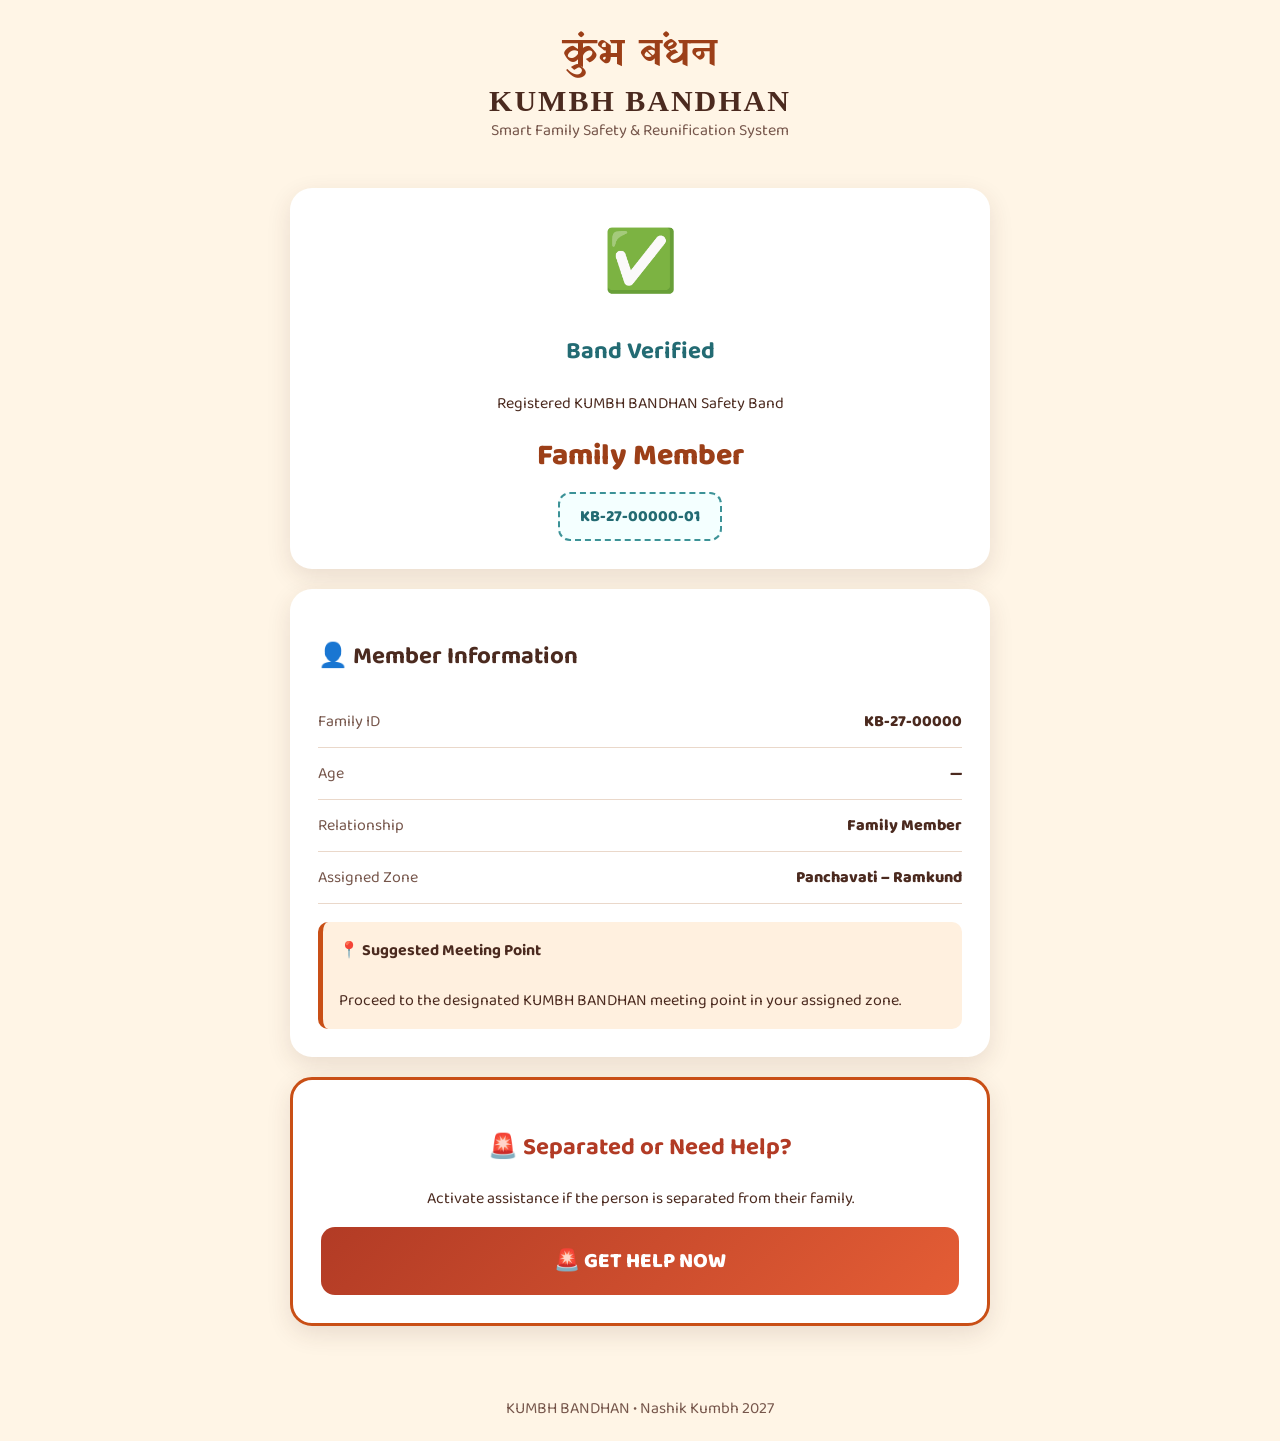
==== member.html @ 12a612d1 "Add files via upload" ====
<!DOCTYPE html>
<html lang="en">

<head>

    <meta charset="UTF-8">

    <meta
        name="viewport"
        content="width=device-width, initial-scale=1.0"
    >

    <title>KUMBH BANDHAN - Member Assistance</title>

    <link
        href="https://fonts.googleapis.com/css2?family=Baloo+2:wght@400;500;600;700;800&family=Yatra+One&display=swap"
        rel="stylesheet"
    >


    <style>

        * {
            box-sizing: border-box;
        }

        body {
            margin: 0;
            background: #fff5e6;
            color: #4b2a1f;
            font-family: "Baloo 2", sans-serif;
        }

        header {
            text-align: center;
            padding: 25px;
        }

        .devanagari-title {
            font-family: "Yatra One", cursive;
            font-size: 40px;
            color: #9c3f18;
        }

        .english-title {
            font-family: Georgia,serif;
            font-size: 30px;
            font-weight: bold;
            letter-spacing: 2px;
        }

        .subtitle {
            color: #76564b;
        }

        .container {
            width: 92%;
            max-width: 700px;
            margin: 20px auto 50px;
        }

        .card {
            background: white;
            border-radius: 22px;
            padding: 28px;
            margin-bottom: 20px;
            box-shadow: 0 8px 25px rgba(75,42,31,.12);
        }

        .verified {
            text-align: center;
        }

        .icon {
            font-size: 60px;
        }

        .verified h1 {
            color: #236b73;
        }

        .member-name {
            font-size: 30px;
            font-weight: 800;
            color: #9c3f18;
        }

        .band-id {
            display: inline-block;
            margin-top: 12px;
            padding: 10px 20px;
            border: 2px dashed #3c9297;
            border-radius: 12px;
            background: #f4ffff;
            color: #236b73;
            font-weight: 800;
        }

        .row {
            display: flex;
            justify-content: space-between;
            gap: 20px;
            padding: 13px 0;
            border-bottom: 1px solid #ead8ca;
        }

        .label {
            color: #76564b;
        }

        .value {
            font-weight: 800;
            text-align: right;
        }

        .emergency {
            text-align: center;
            border: 3px solid #c94f16;
        }

        .emergency h2 {
            color: #b23b25;
        }

        .emergency-button {
            width: 100%;
            padding: 17px;
            border: none;
            border-radius: 14px;
            background: linear-gradient(
                135deg,
                #b23b25,
                #e45d35
            );
            color: white;
            font-family: inherit;
            font-size: 21px;
            font-weight: 800;
            cursor: pointer;
        }

        .help {
            display: none;
            margin-top: 20px;
        }

        .help.show {
            display: block;
        }

        .help-button {
            display: block;
            padding: 15px;
            margin: 10px 0;
            border-radius: 12px;
            background: linear-gradient(
                135deg,
                #236b73,
                #3c9297
            );
            color: white;
            text-decoration: none;
            text-align: center;
            font-weight: 800;
        }

        .meeting {
            margin-top: 18px;
            padding: 16px;
            background: #fff0df;
            border-left: 5px solid #c94f16;
            border-radius: 10px;
        }

        footer {
            text-align: center;
            padding: 20px;
            color: #76564b;
        }

    </style>

</head>


<body>


<header>

    <div class="devanagari-title">
        कुंभ बंधन
    </div>

    <div class="english-title">
        KUMBH BANDHAN
    </div>

    <div class="subtitle">
        Smart Family Safety & Reunification System
    </div>

</header>


<main class="container">


    <section class="card verified">

        <div class="icon">
            ✅
        </div>

        <h1>
            Band Verified
        </h1>

        <p>
            Registered KUMBH BANDHAN Safety Band
        </p>

        <div
            class="member-name"
            id="memberName"
        >
            Family Member
        </div>

        <div
            class="band-id"
            id="bandId"
        >
            Band ID
        </div>

    </section>


    <section class="card">

        <h2>
            👤 Member Information
        </h2>


        <div class="row">

            <span class="label">
                Family ID
            </span>

            <span
                class="value"
                id="familyId"
            >
                —
            </span>

        </div>


        <div class="row">

            <span class="label">
                Age
            </span>

            <span
                class="value"
                id="age"
            >
                —
            </span>

        </div>


        <div class="row">

            <span class="label">
                Relationship
            </span>

            <span
                class="value"
                id="relation"
            >
                —
            </span>

        </div>


        <div class="row">

            <span class="label">
                Assigned Zone
            </span>

            <span
                class="value"
                id="zone"
            >
                —
            </span>

        </div>


        <div class="meeting">

            📍 <strong>Suggested Meeting Point</strong>

            <br><br>

            Proceed to the designated
            KUMBH BANDHAN meeting point
            in your assigned zone.

        </div>

    </section>


    <section class="card emergency">

        <h2>
            🚨 Separated or Need Help?
        </h2>

        <p>
            Activate assistance if the person
            is separated from their family.
        </p>


        <button
            class="emergency-button"
            onclick="activateEmergency()"
        >
            🚨 GET HELP NOW
        </button>


        <div
            class="help"
            id="help"
        >

            <p>
                🟢 <strong>
                    Assistance Activated
                </strong>
            </p>


            <a
                class="help-button"
                href="tel:9999999999"
            >
                📞 Call Parent
            </a>


            <a
                class="help-button"
                href="tel:9999999999"
            >
                👨‍👩‍👧 Call Family Member
            </a>


            <a
                class="help-button"
                href="tel:9999999999"
            >
                📍 Call Zone Coordinator
            </a>


            <a
                class="help-button"
                href="tel:9999999999"
            >
                🆘 Call KUMBH BANDHAN Help Centre
            </a>


            <div class="meeting">

                📍 <strong>
                    Go to Meeting Point
                </strong>

                <br><br>

                Follow the signs or ask a
                KUMBH BANDHAN volunteer
                for assistance.

            </div>

        </div>

    </section>


</main>


<footer>

    KUMBH BANDHAN • Nashik Kumbh 2027

</footer>


<script>


const params =
    new URLSearchParams(
        window.location.search
    );


const familyId =
    params.get("family") ||
    localStorage.getItem("familyId") ||
    "KB-27-00000";


const bandId =
    params.get("band") ||
    familyId + "-01";


const memberIndex =
    Number(
        params.get("member") || 0
    );


let members = [];


try {

    members =
        JSON.parse(
            localStorage.getItem("familyMembers") || "[]"
        );

} catch {

    members = [];

}


const member =
    members[memberIndex] ||
    members[0] ||
    {
        name: "Family Member",
        age: "—",
        relation: "Family Member"
    };


const zone =
    localStorage.getItem("zone") ||
    "Panchavati – Ramkund";


document.getElementById(
    "familyId"
).textContent = familyId;


document.getElementById(
    "bandId"
).textContent = bandId;


document.getElementById(
    "memberName"
).textContent = member.name;


document.getElementById(
    "age"
).textContent = member.age || "—";


document.getElementById(
    "relation"
).textContent =
    member.relation || "—";


document.getElementById(
    "zone"
).textContent = zone;


function activateEmergency() {

    document
        .getElementById("help")
        .classList.add("show");


    alert(
        "🚨 KUMBH BANDHAN\n\n" +
        "Emergency assistance activated."
    );

}

</script>


</body>

</html>
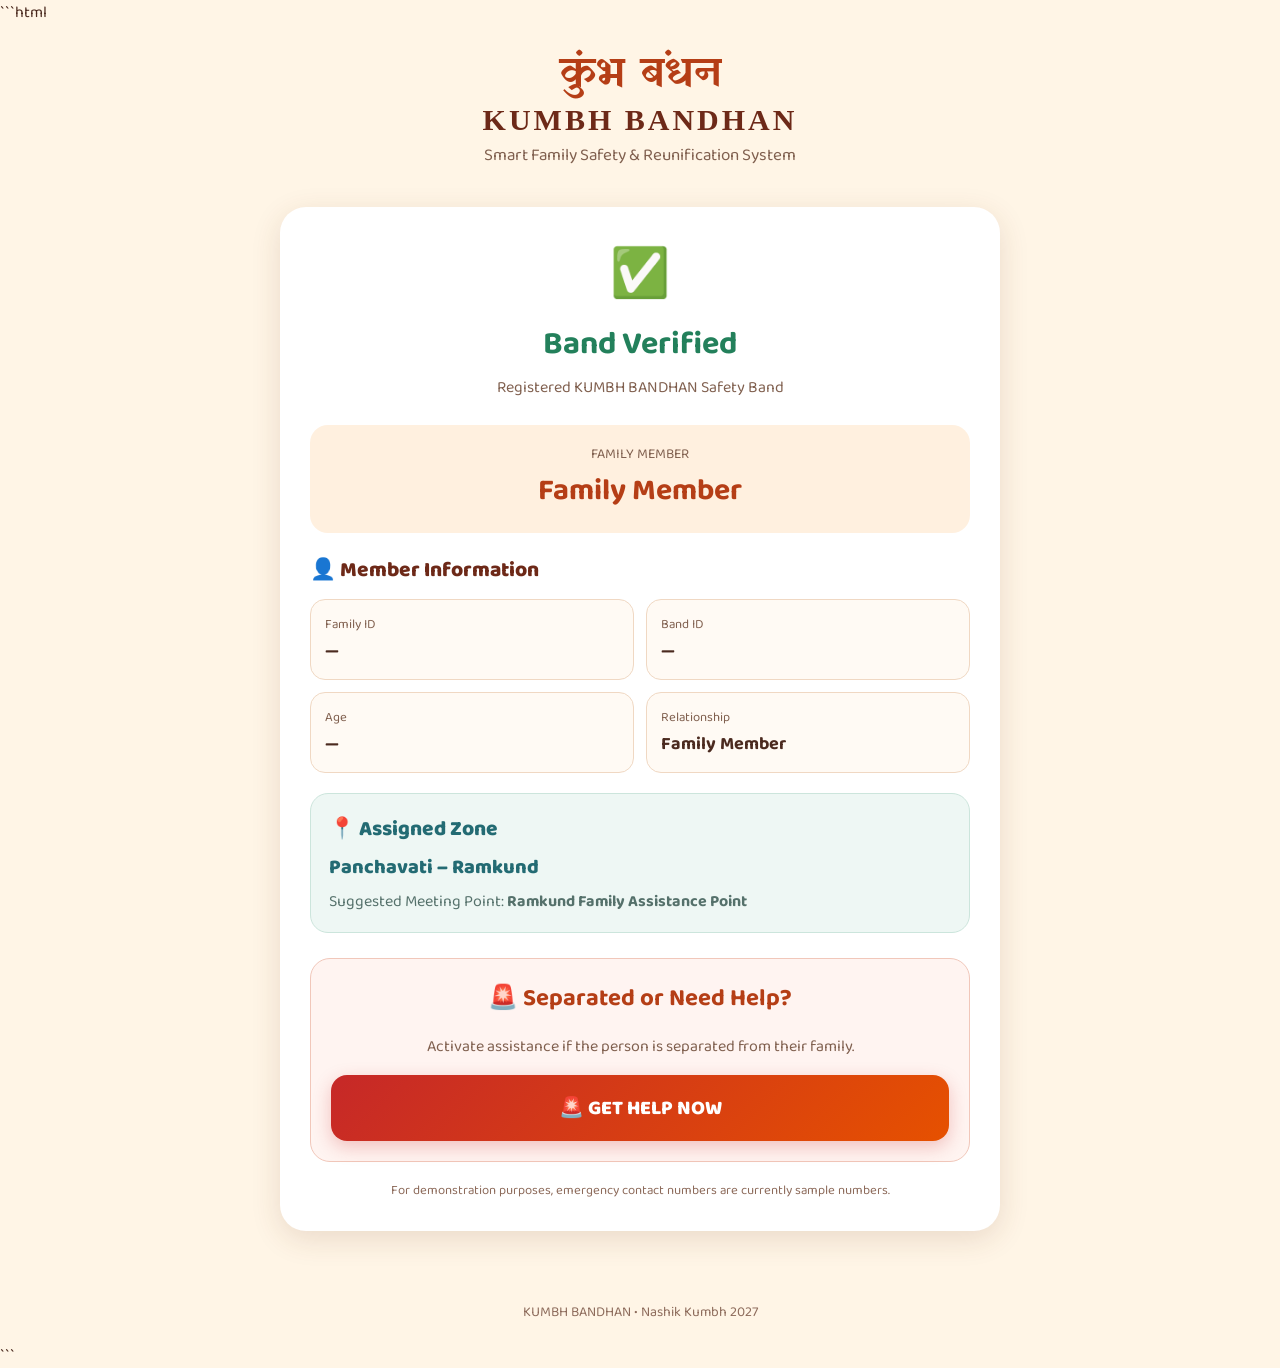
==== commit 2f732531: "Add files via upload" ====
--- a/member.html
+++ b/member.html
@@ -1,3 +1,4 @@
+```html
 <!DOCTYPE html>
 <html lang="en">
 
@@ -5,17 +6,20 @@
 
     <meta charset="UTF-8">
 
-    <meta
-        name="viewport"
-        content="width=device-width, initial-scale=1.0"
-    >
-
-    <title>KUMBH BANDHAN - Member Assistance</title>
-
-    <link
-        href="https://fonts.googleapis.com/css2?family=Baloo+2:wght@400;500;600;700;800&family=Yatra+One&display=swap"
-        rel="stylesheet"
-    >
+    <meta name="viewport"
+          content="width=device-width, initial-scale=1.0">
+
+    <title>KUMBH BANDHAN - Band Verified</title>
+
+    <link rel="preconnect"
+          href="https://fonts.googleapis.com">
+
+    <link rel="preconnect"
+          href="https://fonts.gstatic.com"
+          crossorigin>
+
+    <link href="https://fonts.googleapis.com/css2?family=Baloo+2:wght@400;500;600;700;800&family=Yatra+One&display=swap"
+          rel="stylesheet">
 
 
     <style>
@@ -25,157 +29,448 @@
         }
 
         body {
+
             margin: 0;
+
+            min-height: 100vh;
+
             background: #fff5e6;
+
+            font-family: "Baloo 2", sans-serif;
+
             color: #4b2a1f;
+
+        }
+
+
+        header {
+
+            text-align: center;
+
+            padding: 28px 20px 18px;
+
+        }
+
+
+        .devanagari-title {
+
+            font-family: "Yatra One", cursive;
+
+            font-size: 42px;
+
+            color: #b53e16;
+
+            line-height: 1;
+
+        }
+
+
+        .english-title {
+
+            margin-top: 8px;
+
+            font-family: Georgia, serif;
+
+            font-size: 30px;
+
+            font-weight: bold;
+
+            letter-spacing: 3px;
+
+            color: #6d2918;
+
+        }
+
+
+        .subtitle {
+
+            margin-top: 5px;
+
+            font-size: 17px;
+
+            color: #80604f;
+
+        }
+
+
+        main {
+
+            width: min(720px, 92%);
+
+            margin: 20px auto 50px;
+
+        }
+
+
+        .card {
+
+            background: white;
+
+            border-radius: 26px;
+
+            padding: 30px;
+
+            box-shadow: 0 8px 30px rgba(105, 54, 30, 0.14);
+
+        }
+
+
+        .verified {
+
+            text-align: center;
+
+            margin-bottom: 25px;
+
+        }
+
+
+        .check {
+
+            font-size: 48px;
+
+        }
+
+
+        .verified h1 {
+
+            margin: 5px 0;
+
+            color: #23805b;
+
+            font-size: 32px;
+
+        }
+
+
+        .verified p {
+
+            margin: 0;
+
+            color: #80604f;
+
+        }
+
+
+        .member-name {
+
+            text-align: center;
+
+            background: #fff0df;
+
+            border-radius: 18px;
+
+            padding: 18px;
+
+            margin-bottom: 20px;
+
+        }
+
+
+        .member-name .label {
+
+            font-size: 14px;
+
+            color: #80604f;
+
+        }
+
+
+        .member-name h2 {
+
+            margin: 2px 0 0;
+
+            font-size: 30px;
+
+            color: #b53e16;
+
+        }
+
+
+        .info-title {
+
+            font-size: 21px;
+
+            font-weight: 800;
+
+            margin-bottom: 12px;
+
+            color: #6d2918;
+
+        }
+
+
+        .info-grid {
+
+            display: grid;
+
+            grid-template-columns: 1fr 1fr;
+
+            gap: 12px;
+
+        }
+
+
+        .info-box {
+
+            background: #fffaf4;
+
+            border: 1px solid #f0d8c3;
+
+            border-radius: 15px;
+
+            padding: 14px;
+
+        }
+
+
+        .info-box .label {
+
+            font-size: 13px;
+
+            color: #80604f;
+
+        }
+
+
+        .info-box .value {
+
+            font-size: 18px;
+
+            font-weight: 700;
+
+            margin-top: 2px;
+
+            word-break: break-word;
+
+        }
+
+
+        .meeting {
+
+            margin-top: 20px;
+
+            padding: 18px;
+
+            background: #eef7f4;
+
+            border-radius: 18px;
+
+            border: 1px solid #cce5dc;
+
+        }
+
+
+        .meeting-title {
+
+            font-size: 21px;
+
+            font-weight: 800;
+
+            color: #236b73;
+
+            margin-bottom: 5px;
+
+        }
+
+
+        .zone {
+
+            font-weight: 800;
+
+            font-size: 20px;
+
+            color: #236b73;
+
+        }
+
+
+        .meeting-text {
+
+            margin-top: 6px;
+
+            color: #55716b;
+
+        }
+
+
+        .help-section {
+
+            margin-top: 25px;
+
+            padding: 20px;
+
+            background: #fff4f1;
+
+            border: 1px solid #f1c7ba;
+
+            border-radius: 20px;
+
+            text-align: center;
+
+        }
+
+
+        .help-section h2 {
+
+            margin: 0;
+
+            color: #b53e16;
+
+        }
+
+
+        .help-section p {
+
+            color: #80604f;
+
+        }
+
+
+        .help-button {
+
+            width: 100%;
+
+            border: none;
+
+            border-radius: 16px;
+
+            padding: 17px;
+
             font-family: "Baloo 2", sans-serif;
-        }
-
-        header {
-            text-align: center;
-            padding: 25px;
-        }
-
-        .devanagari-title {
-            font-family: "Yatra One", cursive;
-            font-size: 40px;
-            color: #9c3f18;
-        }
-
-        .english-title {
-            font-family: Georgia,serif;
-            font-size: 30px;
-            font-weight: bold;
-            letter-spacing: 2px;
-        }
-
-        .subtitle {
-            color: #76564b;
-        }
-
-        .container {
-            width: 92%;
-            max-width: 700px;
-            margin: 20px auto 50px;
-        }
-
-        .card {
-            background: white;
-            border-radius: 22px;
-            padding: 28px;
-            margin-bottom: 20px;
-            box-shadow: 0 8px 25px rgba(75,42,31,.12);
-        }
-
-        .verified {
-            text-align: center;
-        }
-
-        .icon {
-            font-size: 60px;
-        }
-
-        .verified h1 {
-            color: #236b73;
-        }
-
-        .member-name {
-            font-size: 30px;
+
+            font-size: 20px;
+
             font-weight: 800;
-            color: #9c3f18;
-        }
-
-        .band-id {
-            display: inline-block;
-            margin-top: 12px;
-            padding: 10px 20px;
-            border: 2px dashed #3c9297;
-            border-radius: 12px;
-            background: #f4ffff;
-            color: #236b73;
-            font-weight: 800;
-        }
-
-        .row {
-            display: flex;
-            justify-content: space-between;
-            gap: 20px;
-            padding: 13px 0;
-            border-bottom: 1px solid #ead8ca;
-        }
-
-        .label {
-            color: #76564b;
-        }
-
-        .value {
-            font-weight: 800;
-            text-align: right;
-        }
-
-        .emergency {
-            text-align: center;
-            border: 3px solid #c94f16;
-        }
-
-        .emergency h2 {
-            color: #b23b25;
-        }
-
-        .emergency-button {
-            width: 100%;
-            padding: 17px;
-            border: none;
-            border-radius: 14px;
+
+            color: white;
+
             background: linear-gradient(
                 135deg,
-                #b23b25,
-                #e45d35
+                #c62828,
+                #e65100
             );
-            color: white;
-            font-family: inherit;
-            font-size: 21px;
+
+            cursor: pointer;
+
+            box-shadow: 0 6px 18px rgba(198, 40, 40, 0.25);
+
+        }
+
+
+        .help-options {
+
+            display: none;
+
+            margin-top: 18px;
+
+            text-align: left;
+
+        }
+
+
+        .help-options.show {
+
+            display: block;
+
+        }
+
+
+        .contact-button {
+
+            display: block;
+
+            width: 100%;
+
+            padding: 14px;
+
+            margin-top: 10px;
+
+            border-radius: 14px;
+
+            text-decoration: none;
+
             font-weight: 800;
-            cursor: pointer;
-        }
-
-        .help {
-            display: none;
-            margin-top: 20px;
-        }
-
-        .help.show {
-            display: block;
-        }
-
-        .help-button {
-            display: block;
+
+            text-align: center;
+
+            background: white;
+
+            color: #236b73;
+
+            border: 1px solid #c9ded9;
+
+        }
+
+
+        .meeting-action {
+
+            margin-top: 12px;
+
             padding: 15px;
-            margin: 10px 0;
-            border-radius: 12px;
-            background: linear-gradient(
-                135deg,
-                #236b73,
-                #3c9297
-            );
-            color: white;
-            text-decoration: none;
+
+            border-radius: 14px;
+
+            background: #fff0df;
+
+            color: #7d351d;
+
+            font-weight: 700;
+
+        }
+
+
+        .note {
+
+            margin-top: 18px;
+
             text-align: center;
-            font-weight: 800;
-        }
-
-        .meeting {
-            margin-top: 18px;
-            padding: 16px;
-            background: #fff0df;
-            border-left: 5px solid #c94f16;
-            border-radius: 10px;
-        }
+
+            font-size: 13px;
+
+            color: #8d6b5b;
+
+        }
+
 
         footer {
+
             text-align: center;
+
             padding: 20px;
-            color: #76564b;
+
+            color: #8d6b5b;
+
+            font-size: 14px;
+
+        }
+
+
+        @media (max-width: 600px) {
+
+            .devanagari-title {
+
+                font-size: 34px;
+
+            }
+
+            .english-title {
+
+                font-size: 24px;
+
+            }
+
+            .card {
+
+                padding: 20px;
+
+            }
+
+            .info-grid {
+
+                grid-template-columns: 1fr;
+
+            }
+
         }
 
     </style>
@@ -203,208 +498,231 @@
 </header>
 
 
-<main class="container">
-
-
-    <section class="card verified">
-
-        <div class="icon">
-            ✅
+
+<main>
+
+    <div class="card">
+
+
+        <div class="verified">
+
+            <div class="check">
+                ✅
+            </div>
+
+            <h1>
+                Band Verified
+            </h1>
+
+            <p>
+                Registered KUMBH BANDHAN Safety Band
+            </p>
+
         </div>
 
-        <h1>
-            Band Verified
-        </h1>
-
-        <p>
-            Registered KUMBH BANDHAN Safety Band
-        </p>
-
-        <div
-            class="member-name"
-            id="memberName"
-        >
-            Family Member
+
+
+        <div class="member-name">
+
+            <div class="label">
+                FAMILY MEMBER
+            </div>
+
+            <h2 id="memberName">
+                Loading...
+            </h2>
+
         </div>
 
-        <div
-            class="band-id"
-            id="bandId"
-        >
-            Band ID
+
+
+        <div class="info-title">
+            👤 Member Information
         </div>
 
-    </section>
-
-
-    <section class="card">
-
-        <h2>
-            👤 Member Information
-        </h2>
-
-
-        <div class="row">
-
-            <span class="label">
-                Family ID
-            </span>
-
-            <span
-                class="value"
-                id="familyId"
-            >
+
+        <div class="info-grid">
+
+
+            <div class="info-box">
+
+                <div class="label">
+                    Family ID
+                </div>
+
+                <div class="value"
+                     id="familyId">
+                    —
+                </div>
+
+            </div>
+
+
+
+            <div class="info-box">
+
+                <div class="label">
+                    Band ID
+                </div>
+
+                <div class="value"
+                     id="bandId">
+                    —
+                </div>
+
+            </div>
+
+
+
+            <div class="info-box">
+
+                <div class="label">
+                    Age
+                </div>
+
+                <div class="value"
+                     id="age">
+                    —
+                </div>
+
+            </div>
+
+
+
+            <div class="info-box">
+
+                <div class="label">
+                    Relationship
+                </div>
+
+                <div class="value"
+                     id="relationship">
+                    —
+                </div>
+
+            </div>
+
+
+        </div>
+
+
+
+        <div class="meeting">
+
+            <div class="meeting-title">
+                📍 Assigned Zone
+            </div>
+
+            <div class="zone"
+                 id="zone">
                 —
-            </span>
+            </div>
+
+            <div class="meeting-text">
+
+                Suggested Meeting Point:
+                <strong id="meetingPoint">
+                    —
+                </strong>
+
+            </div>
 
         </div>
 
 
-        <div class="row">
-
-            <span class="label">
-                Age
-            </span>
-
-            <span
-                class="value"
-                id="age"
-            >
-                —
-            </span>
+
+        <div class="help-section">
+
+            <h2>
+                🚨 Separated or Need Help?
+            </h2>
+
+            <p>
+                Activate assistance if the person is separated from their family.
+            </p>
+
+
+            <button
+                class="help-button"
+                onclick="activateEmergency()">
+
+                🚨 GET HELP NOW
+
+            </button>
+
+
+
+            <div
+                class="help-options"
+                id="helpOptions">
+
+
+                <a
+                    class="contact-button"
+                    id="parentCall"
+                    href="#">
+
+                    📞 Call Parent
+
+                </a>
+
+
+                <a
+                    class="contact-button"
+                    id="familyCall"
+                    href="#">
+
+                    👨‍👩‍👧 Call Family Member
+
+                </a>
+
+
+                <a
+                    class="contact-button"
+                    href="tel:9999999999">
+
+                    👮 Call Zone Coordinator
+
+                </a>
+
+
+                <a
+                    class="contact-button"
+                    href="tel:9999999999">
+
+                    🆘 Call KUMBH BANDHAN Help Centre
+
+                </a>
+
+
+                <div class="meeting-action">
+
+                    📍 <strong>Go to Meeting Point</strong>
+
+                    <br>
+
+                    Proceed to the designated KUMBH BANDHAN meeting point
+                    in your assigned zone.
+
+                </div>
+
+
+            </div>
+
 
         </div>
 
 
-        <div class="row">
-
-            <span class="label">
-                Relationship
-            </span>
-
-            <span
-                class="value"
-                id="relation"
-            >
-                —
-            </span>
+
+        <div class="note">
+
+            For demonstration purposes, emergency contact numbers
+            are currently sample numbers.
 
         </div>
 
 
-        <div class="row">
-
-            <span class="label">
-                Assigned Zone
-            </span>
-
-            <span
-                class="value"
-                id="zone"
-            >
-                —
-            </span>
-
-        </div>
-
-
-        <div class="meeting">
-
-            📍 <strong>Suggested Meeting Point</strong>
-
-            <br><br>
-
-            Proceed to the designated
-            KUMBH BANDHAN meeting point
-            in your assigned zone.
-
-        </div>
-
-    </section>
-
-
-    <section class="card emergency">
-
-        <h2>
-            🚨 Separated or Need Help?
-        </h2>
-
-        <p>
-            Activate assistance if the person
-            is separated from their family.
-        </p>
-
-
-        <button
-            class="emergency-button"
-            onclick="activateEmergency()"
-        >
-            🚨 GET HELP NOW
-        </button>
-
-
-        <div
-            class="help"
-            id="help"
-        >
-
-            <p>
-                🟢 <strong>
-                    Assistance Activated
-                </strong>
-            </p>
-
-
-            <a
-                class="help-button"
-                href="tel:9999999999"
-            >
-                📞 Call Parent
-            </a>
-
-
-            <a
-                class="help-button"
-                href="tel:9999999999"
-            >
-                👨‍👩‍👧 Call Family Member
-            </a>
-
-
-            <a
-                class="help-button"
-                href="tel:9999999999"
-            >
-                📍 Call Zone Coordinator
-            </a>
-
-
-            <a
-                class="help-button"
-                href="tel:9999999999"
-            >
-                🆘 Call KUMBH BANDHAN Help Centre
-            </a>
-
-
-            <div class="meeting">
-
-                📍 <strong>
-                    Go to Meeting Point
-                </strong>
-
-                <br><br>
-
-                Follow the signs or ask a
-                KUMBH BANDHAN volunteer
-                for assistance.
-
-            </div>
-
-        </div>
-
-    </section>
-
+    </div>
 
 </main>
 
@@ -416,112 +734,262 @@
 </footer>
 
 
+
 <script>
 
 
-const params =
-    new URLSearchParams(
-        window.location.search
-    );
-
-
-const familyId =
-    params.get("family") ||
-    localStorage.getItem("familyId") ||
-    "KB-27-00000";
-
-
-const bandId =
-    params.get("band") ||
-    familyId + "-01";
-
-
-const memberIndex =
-    Number(
-        params.get("member") || 0
-    );
-
-
-let members = [];
-
-
-try {
-
-    members =
-        JSON.parse(
-            localStorage.getItem("familyMembers") || "[]"
+    /*
+     * Read information from QR URL
+     *
+     * Example:
+     *
+     * member.html?
+     * family=KB-27-45587&
+     * band=KB-27-45587-01&
+     * member=Rahul
+     */
+
+
+    const params =
+        new URLSearchParams(window.location.search);
+
+
+    const familyId =
+        params.get("family") || "—";
+
+
+    const bandId =
+        params.get("band") || "—";
+
+
+    const memberName =
+        params.get("member") || "Family Member";
+
+
+
+    /*
+     * Get registration information
+     * stored in the browser.
+     */
+
+
+    const storedFamilyId =
+        localStorage.getItem("familyId");
+
+
+    const storedMembersText =
+        localStorage.getItem("familyMembers");
+
+
+    let storedMembers = [];
+
+
+    try {
+
+        storedMembers =
+            storedMembersText
+                ? JSON.parse(storedMembersText)
+                : [];
+
+    }
+
+    catch (error) {
+
+        storedMembers = [];
+
+    }
+
+
+
+    /*
+     * Find the correct member.
+     *
+     * This works when the page is opened
+     * on the same device where registration
+     * was completed.
+     */
+
+
+    let matchedMember = null;
+
+
+    if (storedMembers.length > 0) {
+
+        matchedMember =
+            storedMembers.find(
+                member =>
+                    String(member.name).trim().toLowerCase()
+                    ===
+                    String(memberName).trim().toLowerCase()
+            );
+
+    }
+
+
+
+    /*
+     * Display Family ID
+     */
+
+    document.getElementById("familyId").textContent =
+        familyId !== "—"
+            ? familyId
+            : storedFamilyId || "—";
+
+
+
+    /*
+     * Display Band ID
+     */
+
+    document.getElementById("bandId").textContent =
+        bandId;
+
+
+
+    /*
+     * Display member name
+     */
+
+    document.getElementById("memberName").textContent =
+        matchedMember?.name || memberName;
+
+
+
+    /*
+     * Display age
+     */
+
+    document.getElementById("age").textContent =
+        matchedMember?.age || "—";
+
+
+
+    /*
+     * Display relationship
+     */
+
+    document.getElementById("relationship").textContent =
+        matchedMember?.relationship || "Family Member";
+
+
+
+    /*
+     * Zone
+     *
+     * For the prototype, the registered zone
+     * is used when available.
+     */
+
+    const storedZone =
+        localStorage.getItem("zone");
+
+
+    const zone =
+        storedZone ||
+        "Panchavati – Ramkund";
+
+
+    document.getElementById("zone").textContent =
+        zone;
+
+
+
+    /*
+     * Suggested meeting point
+     */
+
+    const meetingPoints = {
+
+        "Panchavati – Ramkund":
+            "Ramkund Family Assistance Point",
+
+        "Tapovan – Sadhugram":
+            "Tapovan Family Assistance Point",
+
+        "Nashik Central – Trimbak Road Gateway":
+            "Trimbak Road Family Assistance Point",
+
+        "West Nashik – Anandwalli/Chandshi":
+            "West Nashik Family Assistance Point",
+
+        "Trimbakeshwar Core":
+            "Trimbakeshwar Family Assistance Point",
+
+        "Trimbakeshwar Approach – Pegalwadi":
+            "Pegalwadi Family Assistance Point",
+
+        "Girnare – Pahine Approach":
+            "Girnare Family Assistance Point",
+
+        "Transport & Outer Support Ring":
+            "Transport Support Assistance Point"
+
+    };
+
+
+    document.getElementById("meetingPoint").textContent =
+        meetingPoints[zone]
+        || "Designated Zone Meeting Point";
+
+
+
+    /*
+     * Emergency assistance
+     */
+
+    function activateEmergency() {
+
+        const helpOptions =
+            document.getElementById("helpOptions");
+
+
+        helpOptions.classList.add("show");
+
+
+        alert(
+            "KUMBH BANDHAN Emergency Assistance\n\n" +
+
+            "Assistance activated for:\n" +
+
+            (matchedMember?.name || memberName) +
+
+            "\n\n" +
+
+            "Family ID: " +
+            (familyId !== "—"
+                ? familyId
+                : storedFamilyId || "—") +
+
+            "\n\n" +
+
+            "Assigned Zone:\n" +
+            zone
         );
 
-} catch {
-
-    members = [];
-
-}
-
-
-const member =
-    members[memberIndex] ||
-    members[0] ||
-    {
-        name: "Family Member",
-        age: "—",
-        relation: "Family Member"
-    };
-
-
-const zone =
-    localStorage.getItem("zone") ||
-    "Panchavati – Ramkund";
-
-
-document.getElementById(
-    "familyId"
-).textContent = familyId;
-
-
-document.getElementById(
-    "bandId"
-).textContent = bandId;
-
-
-document.getElementById(
-    "memberName"
-).textContent = member.name;
-
-
-document.getElementById(
-    "age"
-).textContent = member.age || "—";
-
-
-document.getElementById(
-    "relation"
-).textContent =
-    member.relation || "—";
-
-
-document.getElementById(
-    "zone"
-).textContent = zone;
-
-
-function activateEmergency() {
-
-    document
-        .getElementById("help")
-        .classList.add("show");
-
-
-    alert(
-        "🚨 KUMBH BANDHAN\n\n" +
-        "Emergency assistance activated."
-    );
-
-}
+    }
+
+
+    /*
+     * Sample contact numbers.
+     *
+     * These will later be replaced by
+     * registered family/contact numbers.
+     */
+
+
+    document.getElementById("parentCall").href =
+        "tel:9999999999";
+
+
+    document.getElementById("familyCall").href =
+        "tel:9999999999";
+
 
 </script>
 
 
 </body>
 
-</html>+</html>
+```
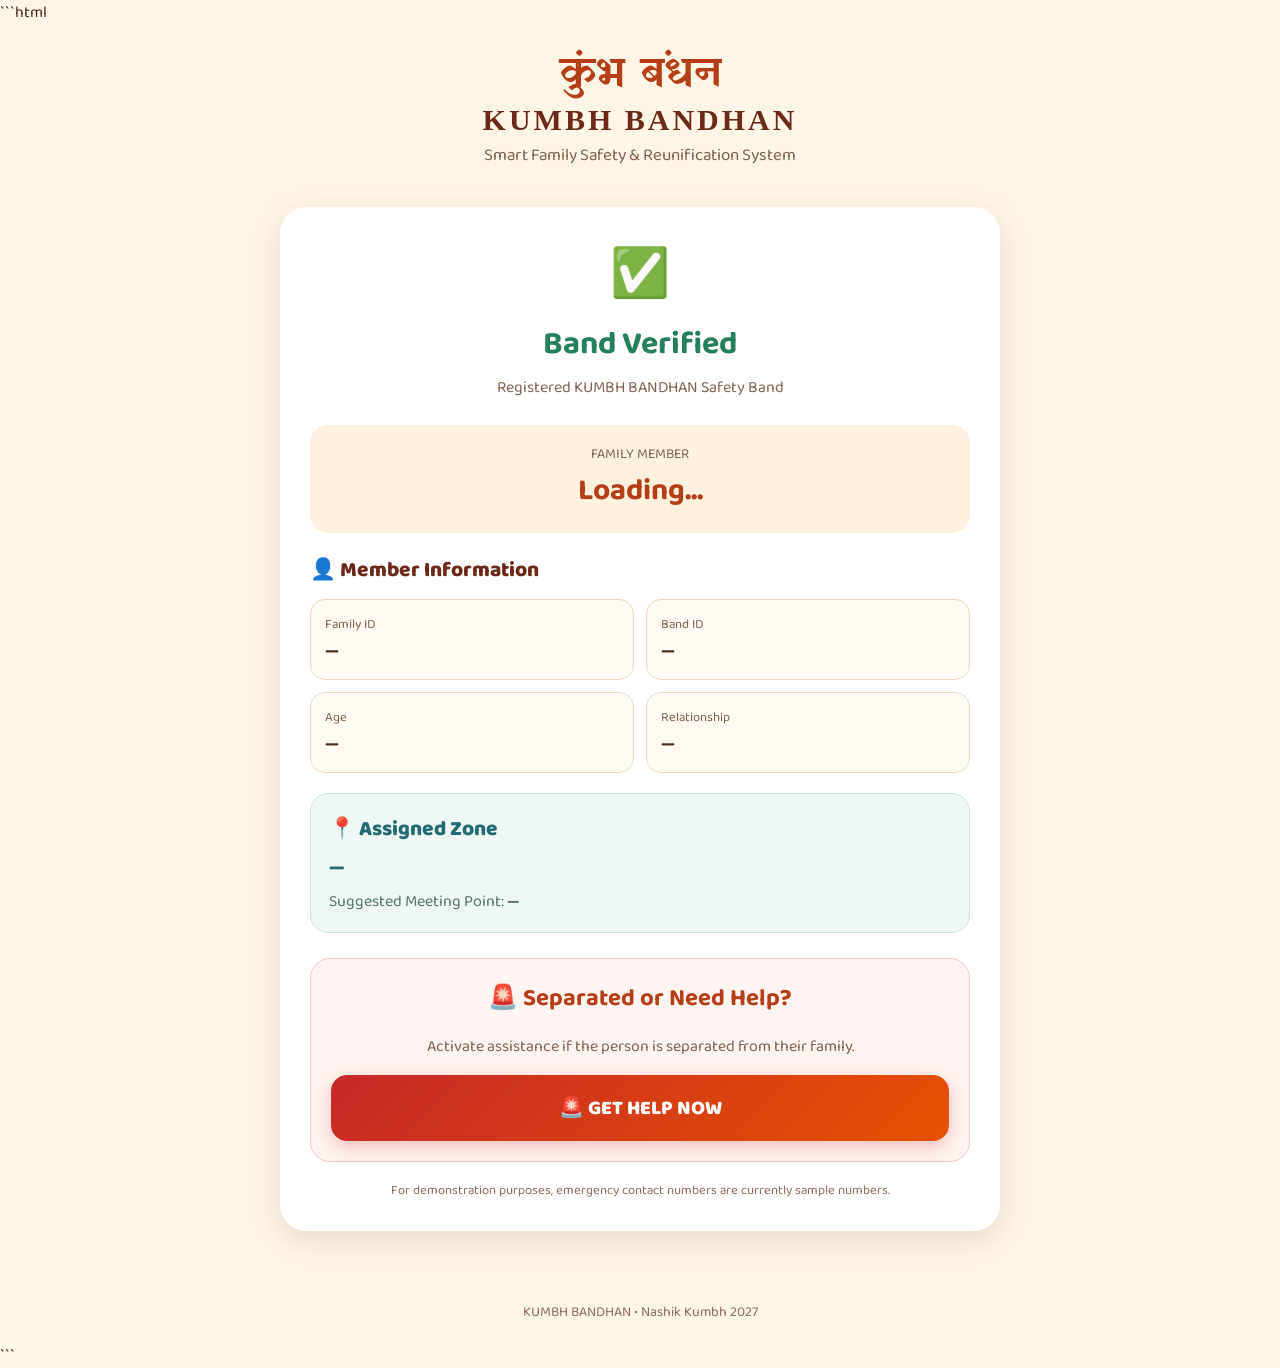
==== commit 12f63f59: "Add files via upload" ====
--- a/member.html
+++ b/member.html
@@ -761,9 +761,20 @@
     const bandId =
         params.get("band") || "—";
 
-
-    const memberName =
-        params.get("member") || "Family Member";
+const memberName =
+    params.get("member") || "Family Member";
+
+const age =
+    params.get("age") || "—";
+
+const relationship =
+    params.get("relationship") || "Family Member";
+
+const zone =
+    params.get("zone") || "Panchavati – Ramkund";
+
+const meetingPoint =
+    params.get("meeting") || "Designated Zone Meeting Point";
 
 
 
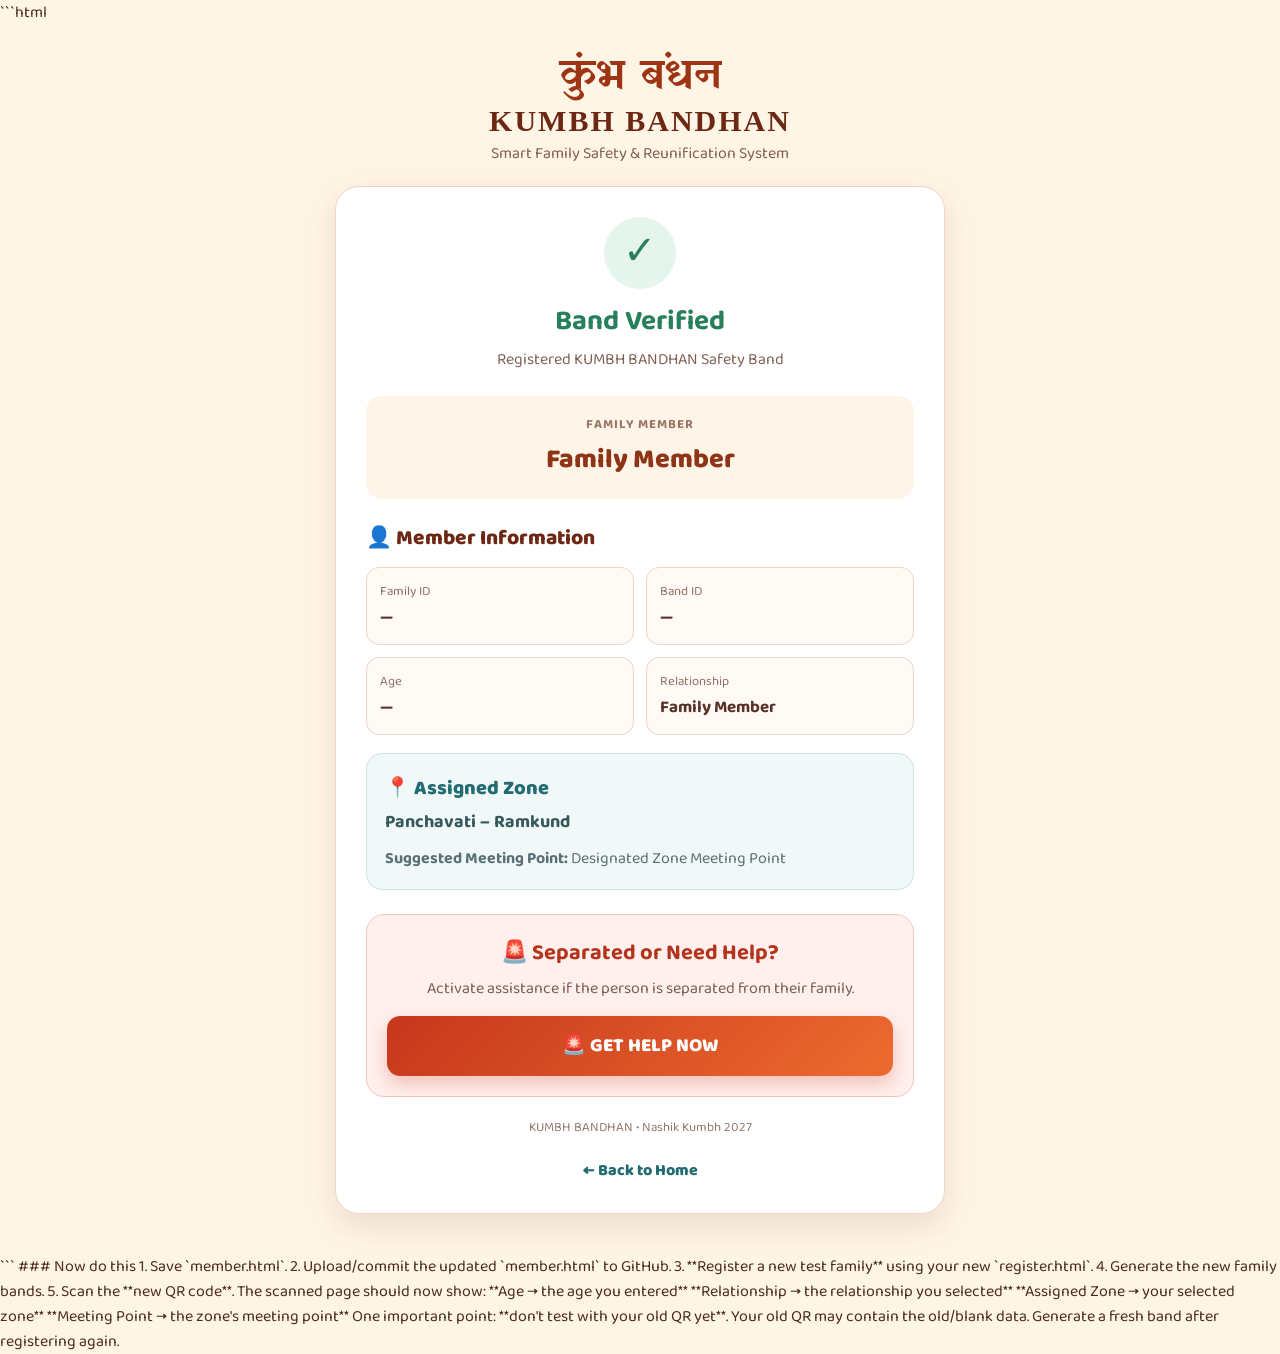
==== commit fe304aa4: "Add files via upload" ====
--- a/member.html
+++ b/member.html
@@ -6,469 +6,300 @@
 
     <meta charset="UTF-8">
 
-    <meta name="viewport"
-          content="width=device-width, initial-scale=1.0">
-
-    <title>KUMBH BANDHAN - Band Verified</title>
-
-    <link rel="preconnect"
-          href="https://fonts.googleapis.com">
-
-    <link rel="preconnect"
-          href="https://fonts.gstatic.com"
-          crossorigin>
-
-    <link href="https://fonts.googleapis.com/css2?family=Baloo+2:wght@400;500;600;700;800&family=Yatra+One&display=swap"
-          rel="stylesheet">
-
+    <meta
+        name="viewport"
+        content="width=device-width, initial-scale=1.0"
+    >
+
+    <title>KUMBH BANDHAN - Band Verification</title>
+
+    <link rel="preconnect" href="https://fonts.googleapis.com">
+
+    <link
+        href="https://fonts.googleapis.com/css2?family=Baloo+2:wght@400;500;600;700;800&family=Yatra+One&display=swap"
+        rel="stylesheet"
+    >
 
     <style>
 
         * {
             box-sizing: border-box;
+            margin: 0;
+            padding: 0;
         }
 
         body {
-
-            margin: 0;
-
+            font-family: "Baloo 2", sans-serif;
+            background: #fff5e6;
+            color: #4b2a1f;
             min-height: 100vh;
-
-            background: #fff5e6;
-
-            font-family: "Baloo 2", sans-serif;
-
-            color: #4b2a1f;
-
-        }
-
+        }
 
         header {
-
             text-align: center;
-
-            padding: 28px 20px 18px;
-
-        }
-
+            padding: 28px 20px 20px;
+        }
 
         .devanagari-title {
-
             font-family: "Yatra One", cursive;
-
             font-size: 42px;
-
-            color: #b53e16;
-
-            line-height: 1;
-
-        }
-
+            color: #9d3514;
+            line-height: 1.1;
+        }
 
         .english-title {
-
-            margin-top: 8px;
-
             font-family: Georgia, serif;
-
             font-size: 30px;
-
             font-weight: bold;
-
-            letter-spacing: 3px;
-
-            color: #6d2918;
-
-        }
-
+            letter-spacing: 2px;
+            color: #6d2814;
+            margin-top: 5px;
+        }
 
         .subtitle {
-
-            margin-top: 5px;
-
+            font-size: 16px;
+            color: #806052;
+            margin-top: 3px;
+        }
+
+        .container {
+            max-width: 650px;
+            margin: 0 auto 40px;
+            padding: 0 20px;
+        }
+
+        .card {
+            background: white;
+            border-radius: 24px;
+            padding: 30px;
+            box-shadow:
+                0 12px 35px rgba(100, 45, 20, 0.12);
+            border: 1px solid #f0d7c5;
+        }
+
+        .verified {
+            text-align: center;
+            margin-bottom: 24px;
+        }
+
+        .verified-icon {
+            width: 72px;
+            height: 72px;
+            margin: 0 auto 10px;
+
+            border-radius: 50%;
+
+            background: #e5f5ec;
+            color: #27805b;
+
+            display: flex;
+            align-items: center;
+            justify-content: center;
+
+            font-size: 40px;
+        }
+
+        .verified h1 {
+            color: #27805b;
+            font-size: 28px;
+        }
+
+        .verified p {
+            color: #806052;
+            margin-top: 3px;
+        }
+
+        .member-name-box {
+            text-align: center;
+            background: #fff4e8;
+            border-radius: 16px;
+            padding: 18px;
+            margin-bottom: 22px;
+        }
+
+        .member-label {
+            font-size: 13px;
+            font-weight: 700;
+            color: #987667;
+            letter-spacing: 1px;
+        }
+
+        .member-name {
+            font-size: 27px;
+            font-weight: 800;
+            color: #8f3517;
+            margin-top: 3px;
+        }
+
+        .section-title {
+            font-size: 21px;
+            font-weight: 800;
+            color: #6d2814;
+            margin-bottom: 12px;
+        }
+
+        .info-grid {
+            display: grid;
+            grid-template-columns: 1fr 1fr;
+            gap: 12px;
+        }
+
+        .info-box {
+            background: #fffaf6;
+            border: 1px solid #ead5c7;
+            border-radius: 13px;
+            padding: 13px;
+        }
+
+        .info-label {
+            font-size: 13px;
+            color: #8c7063;
+            margin-bottom: 2px;
+        }
+
+        .info-value {
             font-size: 17px;
-
-            color: #80604f;
-
-        }
-
-
-        main {
-
-            width: min(720px, 92%);
-
-            margin: 20px auto 50px;
-
-        }
-
-
-        .card {
-
-            background: white;
-
-            border-radius: 26px;
-
-            padding: 30px;
-
-            box-shadow: 0 8px 30px rgba(105, 54, 30, 0.14);
-
-        }
-
-
-        .verified {
-
+            font-weight: 700;
+            color: #563326;
+            word-break: break-word;
+        }
+
+        .zone-box {
+            margin-top: 18px;
+            background: #f1f8f8;
+            border: 1px solid #cce2e3;
+            border-radius: 16px;
+            padding: 18px;
+        }
+
+        .zone-title {
+            font-size: 20px;
+            font-weight: 800;
+            color: #236b73;
+            margin-bottom: 4px;
+        }
+
+        .zone-name {
+            font-size: 18px;
+            font-weight: 700;
+            color: #36585b;
+        }
+
+        .meeting {
+            margin-top: 10px;
+            color: #587073;
+        }
+
+        .help-box {
+            margin-top: 24px;
+            padding: 20px;
+            background: #fff0ed;
+            border: 1px solid #f0c7bb;
+            border-radius: 18px;
             text-align: center;
-
-            margin-bottom: 25px;
-
-        }
-
-
-        .check {
-
-            font-size: 48px;
-
-        }
-
-
-        .verified h1 {
-
-            margin: 5px 0;
-
-            color: #23805b;
-
-            font-size: 32px;
-
-        }
-
-
-        .verified p {
-
-            margin: 0;
-
-            color: #80604f;
-
-        }
-
-
-        .member-name {
-
-            text-align: center;
-
-            background: #fff0df;
-
-            border-radius: 18px;
-
-            padding: 18px;
-
-            margin-bottom: 20px;
-
-        }
-
-
-        .member-name .label {
-
-            font-size: 14px;
-
-            color: #80604f;
-
-        }
-
-
-        .member-name h2 {
-
-            margin: 2px 0 0;
-
-            font-size: 30px;
-
-            color: #b53e16;
-
-        }
-
-
-        .info-title {
-
-            font-size: 21px;
-
-            font-weight: 800;
-
-            margin-bottom: 12px;
-
-            color: #6d2918;
-
-        }
-
-
-        .info-grid {
-
-            display: grid;
-
-            grid-template-columns: 1fr 1fr;
-
-            gap: 12px;
-
-        }
-
-
-        .info-box {
-
-            background: #fffaf4;
-
-            border: 1px solid #f0d8c3;
-
-            border-radius: 15px;
-
-            padding: 14px;
-
-        }
-
-
-        .info-box .label {
-
-            font-size: 13px;
-
-            color: #80604f;
-
-        }
-
-
-        .info-box .value {
-
-            font-size: 18px;
-
-            font-weight: 700;
-
-            margin-top: 2px;
-
-            word-break: break-word;
-
-        }
-
-
-        .meeting {
-
-            margin-top: 20px;
-
-            padding: 18px;
-
-            background: #eef7f4;
-
-            border-radius: 18px;
-
-            border: 1px solid #cce5dc;
-
-        }
-
-
-        .meeting-title {
-
-            font-size: 21px;
-
-            font-weight: 800;
-
-            color: #236b73;
-
-            margin-bottom: 5px;
-
-        }
-
-
-        .zone {
-
-            font-weight: 800;
-
-            font-size: 20px;
-
-            color: #236b73;
-
-        }
-
-
-        .meeting-text {
-
-            margin-top: 6px;
-
-            color: #55716b;
-
-        }
-
-
-        .help-section {
-
-            margin-top: 25px;
-
-            padding: 20px;
-
-            background: #fff4f1;
-
-            border: 1px solid #f1c7ba;
-
-            border-radius: 20px;
-
-            text-align: center;
-
-        }
-
-
-        .help-section h2 {
-
-            margin: 0;
-
-            color: #b53e16;
-
-        }
-
-
-        .help-section p {
-
-            color: #80604f;
-
-        }
-
+        }
+
+        .help-box h2 {
+            color: #b3341c;
+            font-size: 22px;
+        }
+
+        .help-box p {
+            color: #7c5c50;
+            margin: 5px 0 15px;
+        }
 
         .help-button {
-
             width: 100%;
-
             border: none;
-
-            border-radius: 16px;
-
-            padding: 17px;
-
-            font-family: "Baloo 2", sans-serif;
-
-            font-size: 20px;
-
-            font-weight: 800;
-
-            color: white;
+            border-radius: 13px;
+            padding: 15px;
 
             background: linear-gradient(
                 135deg,
-                #c62828,
-                #e65100
+                #c6371c,
+                #ed6b2f
             );
 
+            color: white;
+            font-family: inherit;
+            font-size: 19px;
+            font-weight: 800;
+
             cursor: pointer;
 
-            box-shadow: 0 6px 18px rgba(198, 40, 40, 0.25);
-
-        }
-
+            box-shadow:
+                0 8px 18px rgba(198, 55, 28, 0.25);
+        }
+
+        .help-button:hover {
+            transform: translateY(-1px);
+        }
 
         .help-options {
-
             display: none;
-
-            margin-top: 18px;
-
-            text-align: left;
-
-        }
-
-
-        .help-options.show {
-
+            margin-top: 14px;
+            gap: 10px;
+            flex-direction: column;
+        }
+
+        .help-option {
             display: block;
-
-        }
-
-
-        .contact-button {
-
+            text-decoration: none;
+
+            background: white;
+            border: 1px solid #e1c7bc;
+            border-radius: 11px;
+
+            padding: 12px;
+
+            color: #683729;
+            font-weight: 700;
+
+            cursor: pointer;
+        }
+
+        .help-option:hover {
+            background: #fff8f3;
+        }
+
+        .footer-note {
+            text-align: center;
+            margin-top: 20px;
+            color: #92796d;
+            font-size: 13px;
+        }
+
+        .home-button {
             display: block;
-
-            width: 100%;
-
-            padding: 14px;
-
-            margin-top: 10px;
-
-            border-radius: 14px;
+            width: fit-content;
+            margin: 20px auto 0;
 
             text-decoration: none;
-
+            color: #236b73;
             font-weight: 800;
-
-            text-align: center;
-
-            background: white;
-
-            color: #236b73;
-
-            border: 1px solid #c9ded9;
-
-        }
-
-
-        .meeting-action {
-
-            margin-top: 12px;
-
-            padding: 15px;
-
-            border-radius: 14px;
-
-            background: #fff0df;
-
-            color: #7d351d;
-
-            font-weight: 700;
-
-        }
-
-
-        .note {
-
-            margin-top: 18px;
-
-            text-align: center;
-
-            font-size: 13px;
-
-            color: #8d6b5b;
-
-        }
-
-
-        footer {
-
-            text-align: center;
-
-            padding: 20px;
-
-            color: #8d6b5b;
-
-            font-size: 14px;
-
-        }
-
+        }
 
         @media (max-width: 600px) {
 
             .devanagari-title {
-
-                font-size: 34px;
-
+                font-size: 35px;
             }
 
             .english-title {
-
                 font-size: 24px;
-
             }
 
             .card {
-
-                padding: 20px;
-
+                padding: 22px;
             }
 
             .info-grid {
-
                 grid-template-columns: 1fr;
-
+            }
+
+            .member-name {
+                font-size: 23px;
             }
 
         }
@@ -498,16 +329,18 @@
 </header>
 
 
-
-<main>
+<div class="container">
+
 
     <div class="card">
 
 
+        <!-- VERIFIED -->
+
         <div class="verified">
 
-            <div class="check">
-                ✅
+            <div class="verified-icon">
+                ✓
             </div>
 
             <h1>
@@ -521,22 +354,27 @@
         </div>
 
 
-
-        <div class="member-name">
-
-            <div class="label">
+        <!-- MEMBER -->
+
+        <div class="member-name-box">
+
+            <div class="member-label">
                 FAMILY MEMBER
             </div>
 
-            <h2 id="memberName">
-                Loading...
-            </h2>
+            <div
+                class="member-name"
+                id="memberName"
+            >
+                Family Member
+            </div>
 
         </div>
 
 
-
-        <div class="info-title">
+        <!-- MEMBER INFORMATION -->
+
+        <div class="section-title">
             👤 Member Information
         </div>
 
@@ -546,58 +384,63 @@
 
             <div class="info-box">
 
-                <div class="label">
+                <div class="info-label">
                     Family ID
                 </div>
 
-                <div class="value"
-                     id="familyId">
+                <div
+                    class="info-value"
+                    id="familyId"
+                >
                     —
                 </div>
 
             </div>
 
 
-
             <div class="info-box">
 
-                <div class="label">
+                <div class="info-label">
                     Band ID
                 </div>
 
-                <div class="value"
-                     id="bandId">
+                <div
+                    class="info-value"
+                    id="bandId"
+                >
                     —
                 </div>
 
             </div>
 
 
-
             <div class="info-box">
 
-                <div class="label">
+                <div class="info-label">
                     Age
                 </div>
 
-                <div class="value"
-                     id="age">
+                <div
+                    class="info-value"
+                    id="memberAge"
+                >
                     —
                 </div>
 
             </div>
 
 
-
             <div class="info-box">
 
-                <div class="label">
+                <div class="info-label">
                     Relationship
                 </div>
 
-                <div class="value"
-                     id="relationship">
-                    —
+                <div
+                    class="info-value"
+                    id="relationship"
+                >
+                    Family Member
                 </div>
 
             </div>
@@ -606,152 +449,142 @@
         </div>
 
 
-
-        <div class="meeting">
-
-            <div class="meeting-title">
+        <!-- ZONE -->
+
+        <div class="zone-box">
+
+            <div class="zone-title">
                 📍 Assigned Zone
             </div>
 
-            <div class="zone"
-                 id="zone">
-                —
-            </div>
-
-            <div class="meeting-text">
-
-                Suggested Meeting Point:
-                <strong id="meetingPoint">
-                    —
+            <div
+                class="zone-name"
+                id="zone"
+            >
+                Panchavati – Ramkund
+            </div>
+
+            <div class="meeting">
+
+                <strong>
+                    Suggested Meeting Point:
                 </strong>
 
+                <span id="meetingPoint">
+                    Designated Zone Meeting Point
+                </span>
+
             </div>
 
         </div>
 
 
-
-        <div class="help-section">
+        <!-- HELP -->
+
+        <div class="help-box">
 
             <h2>
                 🚨 Separated or Need Help?
             </h2>
 
             <p>
-                Activate assistance if the person is separated from their family.
+                Activate assistance if the person is separated
+                from their family.
             </p>
 
 
             <button
                 class="help-button"
-                onclick="activateEmergency()">
-
+                onclick="showHelpOptions()"
+            >
                 🚨 GET HELP NOW
-
             </button>
-
 
 
             <div
                 class="help-options"
-                id="helpOptions">
-
+                id="helpOptions"
+            >
 
                 <a
-                    class="contact-button"
-                    id="parentCall"
-                    href="#">
-
+                    class="help-option"
+                    href="tel:9999999999"
+                >
                     📞 Call Parent
-
                 </a>
 
 
                 <a
-                    class="contact-button"
-                    id="familyCall"
-                    href="#">
-
+                    class="help-option"
+                    href="tel:9999999999"
+                >
                     👨‍👩‍👧 Call Family Member
-
                 </a>
 
 
                 <a
-                    class="contact-button"
-                    href="tel:9999999999">
-
-                    👮 Call Zone Coordinator
-
+                    class="help-option"
+                    href="tel:9999999999"
+                >
+                    📍 Call Zone Coordinator
                 </a>
 
 
                 <a
-                    class="contact-button"
-                    href="tel:9999999999">
-
+                    class="help-option"
+                    href="tel:9999999999"
+                >
                     🆘 Call KUMBH BANDHAN Help Centre
-
                 </a>
 
 
-                <div class="meeting-action">
-
-                    📍 <strong>Go to Meeting Point</strong>
-
-                    <br>
-
-                    Proceed to the designated KUMBH BANDHAN meeting point
-                    in your assigned zone.
-
-                </div>
-
-
-            </div>
-
+                <button
+                    class="help-option"
+                    onclick="goToMeetingPoint()"
+                >
+                    📍 Go to Meeting Point
+                </button>
+
+            </div>
 
         </div>
 
 
-
-        <div class="note">
-
-            For demonstration purposes, emergency contact numbers
-            are currently sample numbers.
+        <div class="footer-note">
+
+            KUMBH BANDHAN • Nashik Kumbh 2027
 
         </div>
 
 
+        <a
+            href="index.html"
+            class="home-button"
+        >
+            ← Back to Home
+        </a>
+
+
     </div>
 
-</main>
-
-
-<footer>
-
-    KUMBH BANDHAN • Nashik Kumbh 2027
-
-</footer>
-
+</div>
 
 
 <script>
 
 
     /*
-     * Read information from QR URL
+     * READ INFORMATION FROM QR URL
      *
-     * Example:
-     *
-     * member.html?
-     * family=KB-27-45587&
-     * band=KB-27-45587-01&
-     * member=Rahul
+     * This is important because the person scanning
+     * the QR code will NOT have the registering family's
+     * localStorage data.
      */
 
-
     const params =
-        new URLSearchParams(window.location.search);
+        new URLSearchParams(
+            window.location.search
+        );
 
 
     const familyId =
@@ -761,240 +594,111 @@
     const bandId =
         params.get("band") || "—";
 
-const memberName =
-    params.get("member") || "Family Member";
-
-const age =
-    params.get("age") || "—";
-
-const relationship =
-    params.get("relationship") || "Family Member";
-
-const zone =
-    params.get("zone") || "Panchavati – Ramkund";
-
-const meetingPoint =
-    params.get("meeting") || "Designated Zone Meeting Point";
-
+
+    const memberName =
+        params.get("member") || "Family Member";
+
+
+    const age =
+        params.get("age") || "—";
+
+
+    const relationship =
+        params.get("relationship") || "Family Member";
+
+
+    const zone =
+        params.get("zone") || "Panchavati – Ramkund";
+
+
+    const meetingPoint =
+        params.get("meeting")
+        || "Designated Zone Meeting Point";
 
 
     /*
-     * Get registration information
-     * stored in the browser.
+     * DISPLAY INFORMATION
      */
 
-
-    const storedFamilyId =
-        localStorage.getItem("familyId");
-
-
-    const storedMembersText =
-        localStorage.getItem("familyMembers");
-
-
-    let storedMembers = [];
-
-
-    try {
-
-        storedMembers =
-            storedMembersText
-                ? JSON.parse(storedMembersText)
-                : [];
+    document.getElementById(
+        "familyId"
+    ).textContent = familyId;
+
+
+    document.getElementById(
+        "bandId"
+    ).textContent = bandId;
+
+
+    document.getElementById(
+        "memberName"
+    ).textContent = memberName;
+
+
+    document.getElementById(
+        "memberAge"
+    ).textContent = age;
+
+
+    document.getElementById(
+        "relationship"
+    ).textContent = relationship;
+
+
+    document.getElementById(
+        "zone"
+    ).textContent = zone;
+
+
+    document.getElementById(
+        "meetingPoint"
+    ).textContent = meetingPoint;
+
+
+    /*
+     * SHOW EMERGENCY OPTIONS
+     */
+
+    function showHelpOptions() {
+
+        const options =
+            document.getElementById(
+                "helpOptions"
+            );
+
+        if (
+            options.style.display === "flex"
+        ) {
+
+            options.style.display = "none";
+
+        } else {
+
+            options.style.display = "flex";
+
+        }
 
     }
 
-    catch (error) {
-
-        storedMembers = [];
+
+    /*
+     * MEETING POINT
+     *
+     * For the prototype, this displays the
+     * assigned meeting point.
+     */
+
+    function goToMeetingPoint() {
+
+        alert(
+            "Meeting Point\n\n" +
+            meetingPoint +
+            "\n\n" +
+            "Please approach the KUMBH BANDHAN " +
+            "volunteers at this meeting point."
+        );
 
     }
-
-
-
-    /*
-     * Find the correct member.
-     *
-     * This works when the page is opened
-     * on the same device where registration
-     * was completed.
-     */
-
-
-    let matchedMember = null;
-
-
-    if (storedMembers.length > 0) {
-
-        matchedMember =
-            storedMembers.find(
-                member =>
-                    String(member.name).trim().toLowerCase()
-                    ===
-                    String(memberName).trim().toLowerCase()
-            );
-
-    }
-
-
-
-    /*
-     * Display Family ID
-     */
-
-    document.getElementById("familyId").textContent =
-        familyId !== "—"
-            ? familyId
-            : storedFamilyId || "—";
-
-
-
-    /*
-     * Display Band ID
-     */
-
-    document.getElementById("bandId").textContent =
-        bandId;
-
-
-
-    /*
-     * Display member name
-     */
-
-    document.getElementById("memberName").textContent =
-        matchedMember?.name || memberName;
-
-
-
-    /*
-     * Display age
-     */
-
-    document.getElementById("age").textContent =
-        matchedMember?.age || "—";
-
-
-
-    /*
-     * Display relationship
-     */
-
-    document.getElementById("relationship").textContent =
-        matchedMember?.relationship || "Family Member";
-
-
-
-    /*
-     * Zone
-     *
-     * For the prototype, the registered zone
-     * is used when available.
-     */
-
-    const storedZone =
-        localStorage.getItem("zone");
-
-
-    const zone =
-        storedZone ||
-        "Panchavati – Ramkund";
-
-
-    document.getElementById("zone").textContent =
-        zone;
-
-
-
-    /*
-     * Suggested meeting point
-     */
-
-    const meetingPoints = {
-
-        "Panchavati – Ramkund":
-            "Ramkund Family Assistance Point",
-
-        "Tapovan – Sadhugram":
-            "Tapovan Family Assistance Point",
-
-        "Nashik Central – Trimbak Road Gateway":
-            "Trimbak Road Family Assistance Point",
-
-        "West Nashik – Anandwalli/Chandshi":
-            "West Nashik Family Assistance Point",
-
-        "Trimbakeshwar Core":
-            "Trimbakeshwar Family Assistance Point",
-
-        "Trimbakeshwar Approach – Pegalwadi":
-            "Pegalwadi Family Assistance Point",
-
-        "Girnare – Pahine Approach":
-            "Girnare Family Assistance Point",
-
-        "Transport & Outer Support Ring":
-            "Transport Support Assistance Point"
-
-    };
-
-
-    document.getElementById("meetingPoint").textContent =
-        meetingPoints[zone]
-        || "Designated Zone Meeting Point";
-
-
-
-    /*
-     * Emergency assistance
-     */
-
-    function activateEmergency() {
-
-        const helpOptions =
-            document.getElementById("helpOptions");
-
-
-        helpOptions.classList.add("show");
-
-
-        alert(
-            "KUMBH BANDHAN Emergency Assistance\n\n" +
-
-            "Assistance activated for:\n" +
-
-            (matchedMember?.name || memberName) +
-
-            "\n\n" +
-
-            "Family ID: " +
-            (familyId !== "—"
-                ? familyId
-                : storedFamilyId || "—") +
-
-            "\n\n" +
-
-            "Assigned Zone:\n" +
-            zone
-        );
-
-    }
-
-
-    /*
-     * Sample contact numbers.
-     *
-     * These will later be replaced by
-     * registered family/contact numbers.
-     */
-
-
-    document.getElementById("parentCall").href =
-        "tel:9999999999";
-
-
-    document.getElementById("familyCall").href =
-        "tel:9999999999";
 
 
 </script>
@@ -1004,3 +708,20 @@
 
 </html>
 ```
+
+### Now do this
+
+1. Save `member.html`.
+2. Upload/commit the updated `member.html` to GitHub.
+3. **Register a new test family** using your new `register.html`.
+4. Generate the new family bands.
+5. Scan the **new QR code**.
+
+The scanned page should now show:
+
+**Age → the age you entered**
+**Relationship → the relationship you selected**
+**Assigned Zone → your selected zone**
+**Meeting Point → the zone's meeting point**
+
+One important point: **don't test with your old QR yet**. Your old QR may contain the old/blank data. Generate a fresh band after registering again.
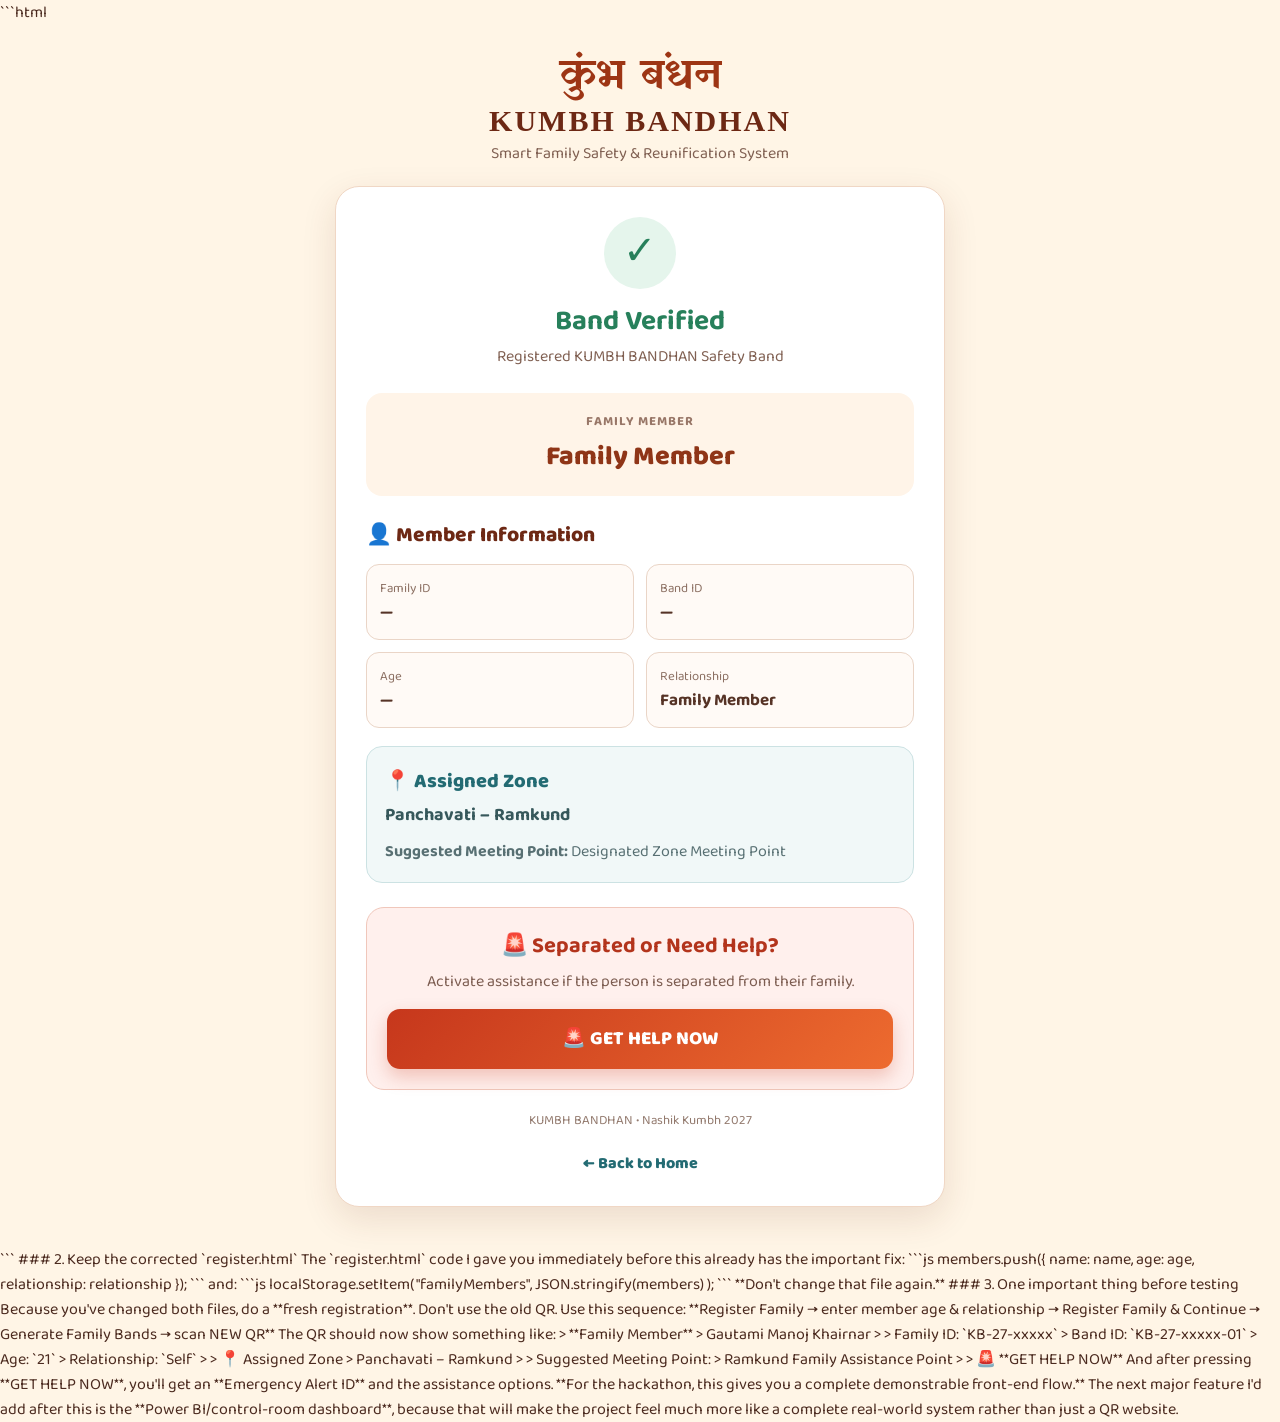
==== commit e6bb5c3a: "Add files via upload" ====
--- a/member.html
+++ b/member.html
@@ -72,8 +72,7 @@
             background: white;
             border-radius: 24px;
             padding: 30px;
-            box-shadow:
-                0 12px 35px rgba(100, 45, 20, 0.12);
+            box-shadow: 0 12px 35px rgba(100,45,20,0.12);
             border: 1px solid #f0d7c5;
         }
 
@@ -86,16 +85,12 @@
             width: 72px;
             height: 72px;
             margin: 0 auto 10px;
-
             border-radius: 50%;
-
             background: #e5f5ec;
             color: #27805b;
-
             display: flex;
             align-items: center;
             justify-content: center;
-
             font-size: 40px;
         }
 
@@ -106,7 +101,6 @@
 
         .verified p {
             color: #806052;
-            margin-top: 3px;
         }
 
         .member-name-box {
@@ -154,7 +148,6 @@
         .info-label {
             font-size: 13px;
             color: #8c7063;
-            margin-bottom: 2px;
         }
 
         .info-value {
@@ -214,22 +207,13 @@
             border: none;
             border-radius: 13px;
             padding: 15px;
-
-            background: linear-gradient(
-                135deg,
-                #c6371c,
-                #ed6b2f
-            );
-
+            background: linear-gradient(135deg,#c6371c,#ed6b2f);
             color: white;
             font-family: inherit;
             font-size: 19px;
             font-weight: 800;
-
             cursor: pointer;
-
-            box-shadow:
-                0 8px 18px rgba(198, 55, 28, 0.25);
+            box-shadow: 0 8px 18px rgba(198,55,28,0.25);
         }
 
         .help-button:hover {
@@ -246,21 +230,49 @@
         .help-option {
             display: block;
             text-decoration: none;
-
             background: white;
             border: 1px solid #e1c7bc;
             border-radius: 11px;
-
             padding: 12px;
-
             color: #683729;
             font-weight: 700;
-
             cursor: pointer;
+            font-family: inherit;
+            font-size: 16px;
+            width: 100%;
         }
 
         .help-option:hover {
             background: #fff8f3;
+        }
+
+        /* EMERGENCY STATUS */
+
+        .emergency-status {
+            display: none;
+            margin-top: 15px;
+            padding: 15px;
+            border-radius: 14px;
+            background: #fff7d9;
+            border: 1px solid #e7c85b;
+            text-align: left;
+        }
+
+        .emergency-status strong {
+            color: #8a5b00;
+            font-size: 17px;
+        }
+
+        .emergency-status p {
+            margin-top: 4px;
+            color: #6d5b32;
+            font-size: 14px;
+        }
+
+        .alert-id {
+            margin-top: 6px;
+            font-weight: 800;
+            color: #9d3514;
         }
 
         .footer-note {
@@ -274,7 +286,6 @@
             display: block;
             width: fit-content;
             margin: 20px auto 0;
-
             text-decoration: none;
             color: #236b73;
             font-weight: 800;
@@ -330,7 +341,6 @@
 
 
 <div class="container">
-
 
     <div class="card">
 
@@ -372,7 +382,7 @@
         </div>
 
 
-        <!-- MEMBER INFORMATION -->
+        <!-- INFORMATION -->
 
         <div class="section-title">
             👤 Member Information
@@ -444,7 +454,6 @@
                 </div>
 
             </div>
-
 
         </div>
 
@@ -479,7 +488,7 @@
         </div>
 
 
-        <!-- HELP -->
+        <!-- EMERGENCY -->
 
         <div class="help-box">
 
@@ -495,11 +504,39 @@
 
             <button
                 class="help-button"
-                onclick="showHelpOptions()"
+                id="helpButton"
+                onclick="activateEmergency()"
             >
                 🚨 GET HELP NOW
             </button>
 
+
+            <!-- EMERGENCY STATUS -->
+
+            <div
+                class="emergency-status"
+                id="emergencyStatus"
+            >
+
+                <strong>
+                    🚨 Emergency Assistance Activated
+                </strong>
+
+                <p>
+                    Assistance request has been registered
+                    for this KUMBH BANDHAN band.
+                </p>
+
+                <div
+                    class="alert-id"
+                    id="alertId"
+                >
+                </div>
+
+            </div>
+
+
+            <!-- OPTIONS -->
 
             <div
                 class="help-options"
@@ -551,9 +588,7 @@
 
 
         <div class="footer-note">
-
             KUMBH BANDHAN • Nashik Kumbh 2027
-
         </div>
 
 
@@ -574,11 +609,7 @@
 
 
     /*
-     * READ INFORMATION FROM QR URL
-     *
-     * This is important because the person scanning
-     * the QR code will NOT have the registering family's
-     * localStorage data.
+     * READ DATA FROM QR URL
      */
 
     const params =
@@ -604,11 +635,13 @@
 
 
     const relationship =
-        params.get("relationship") || "Family Member";
+        params.get("relationship")
+        || "Family Member";
 
 
     const zone =
-        params.get("zone") || "Panchavati – Ramkund";
+        params.get("zone")
+        || "Panchavati – Ramkund";
 
 
     const meetingPoint =
@@ -617,7 +650,7 @@
 
 
     /*
-     * DISPLAY INFORMATION
+     * DISPLAY DATA
      */
 
     document.getElementById(
@@ -656,46 +689,122 @@
 
 
     /*
-     * SHOW EMERGENCY OPTIONS
+     * ACTIVATE EMERGENCY
      */
 
-    function showHelpOptions() {
+    function activateEmergency() {
+
+        const status =
+            document.getElementById(
+                "emergencyStatus"
+            );
 
         const options =
             document.getElementById(
                 "helpOptions"
             );
 
-        if (
-            options.style.display === "flex"
-        ) {
-
-            options.style.display = "none";
-
-        } else {
-
-            options.style.display = "flex";
-
-        }
+        const button =
+            document.getElementById(
+                "helpButton"
+            );
+
+        const alertId =
+            "AL-" +
+            Date.now().toString().slice(-6);
+
+
+        document.getElementById(
+            "alertId"
+        ).textContent =
+            "Emergency Alert ID: " + alertId;
+
+
+        status.style.display = "block";
+
+        options.style.display = "flex";
+
+
+        button.textContent =
+            "✓ ASSISTANCE ACTIVATED";
+
+
+        button.style.background =
+            "linear-gradient(135deg,#27805b,#3c9b72)";
+
+
+        button.disabled = true;
+
+
+        /*
+         * DEMO EVENT RECORD
+         *
+         * This stores the emergency locally
+         * for prototype demonstration.
+         */
+
+        const emergencyData = {
+
+            alertId: alertId,
+
+            familyId: familyId,
+
+            bandId: bandId,
+
+            memberName: memberName,
+
+            age: age,
+
+            relationship: relationship,
+
+            zone: zone,
+
+            meetingPoint: meetingPoint,
+
+            status: "ACTIVE",
+
+            time: new Date().toLocaleString()
+
+        };
+
+
+        localStorage.setItem(
+            "lastEmergencyAlert",
+            JSON.stringify(emergencyData)
+        );
+
+
+        /*
+         * Demo confirmation
+         */
+
+        setTimeout(function() {
+
+            alert(
+                "🚨 EMERGENCY ALERT ACTIVATED\n\n" +
+                "Family ID: " + familyId + "\n" +
+                "Member: " + memberName + "\n" +
+                "Zone: " + zone + "\n\n" +
+                "Assistance workflow activated."
+            );
+
+        }, 100);
 
     }
 
 
     /*
      * MEETING POINT
-     *
-     * For the prototype, this displays the
-     * assigned meeting point.
      */
 
     function goToMeetingPoint() {
 
         alert(
-            "Meeting Point\n\n" +
+            "📍 MEETING POINT\n\n" +
             meetingPoint +
             "\n\n" +
             "Please approach the KUMBH BANDHAN " +
-            "volunteers at this meeting point."
+            "volunteers at this location."
         );
 
     }
@@ -709,19 +818,57 @@
 </html>
 ```
 
-### Now do this
-
-1. Save `member.html`.
-2. Upload/commit the updated `member.html` to GitHub.
-3. **Register a new test family** using your new `register.html`.
-4. Generate the new family bands.
-5. Scan the **new QR code**.
-
-The scanned page should now show:
-
-**Age → the age you entered**
-**Relationship → the relationship you selected**
-**Assigned Zone → your selected zone**
-**Meeting Point → the zone's meeting point**
-
-One important point: **don't test with your old QR yet**. Your old QR may contain the old/blank data. Generate a fresh band after registering again.
+### 2. Keep the corrected `register.html`
+
+The `register.html` code I gave you immediately before this already has the important fix:
+
+```js
+members.push({
+    name: name,
+    age: age,
+    relationship: relationship
+});
+```
+
+and:
+
+```js
+localStorage.setItem(
+    "familyMembers",
+    JSON.stringify(members)
+);
+```
+
+**Don't change that file again.**
+
+### 3. One important thing before testing
+
+Because you've changed both files, do a **fresh registration**.
+
+Don't use the old QR.
+
+Use this sequence:
+
+**Register Family → enter member age & relationship → Register Family & Continue → Generate Family Bands → scan NEW QR**
+
+The QR should now show something like:
+
+> **Family Member**
+> Gautami Manoj Khairnar
+>
+> Family ID: `KB-27-xxxxx`
+> Band ID: `KB-27-xxxxx-01`
+> Age: `21`
+> Relationship: `Self`
+>
+> 📍 Assigned Zone
+> Panchavati – Ramkund
+>
+> Suggested Meeting Point:
+> Ramkund Family Assistance Point
+>
+> 🚨 **GET HELP NOW**
+
+And after pressing **GET HELP NOW**, you'll get an **Emergency Alert ID** and the assistance options.
+
+**For the hackathon, this gives you a complete demonstrable front-end flow.** The next major feature I'd add after this is the **Power BI/control-room dashboard**, because that will make the project feel much more like a complete real-world system rather than just a QR website.
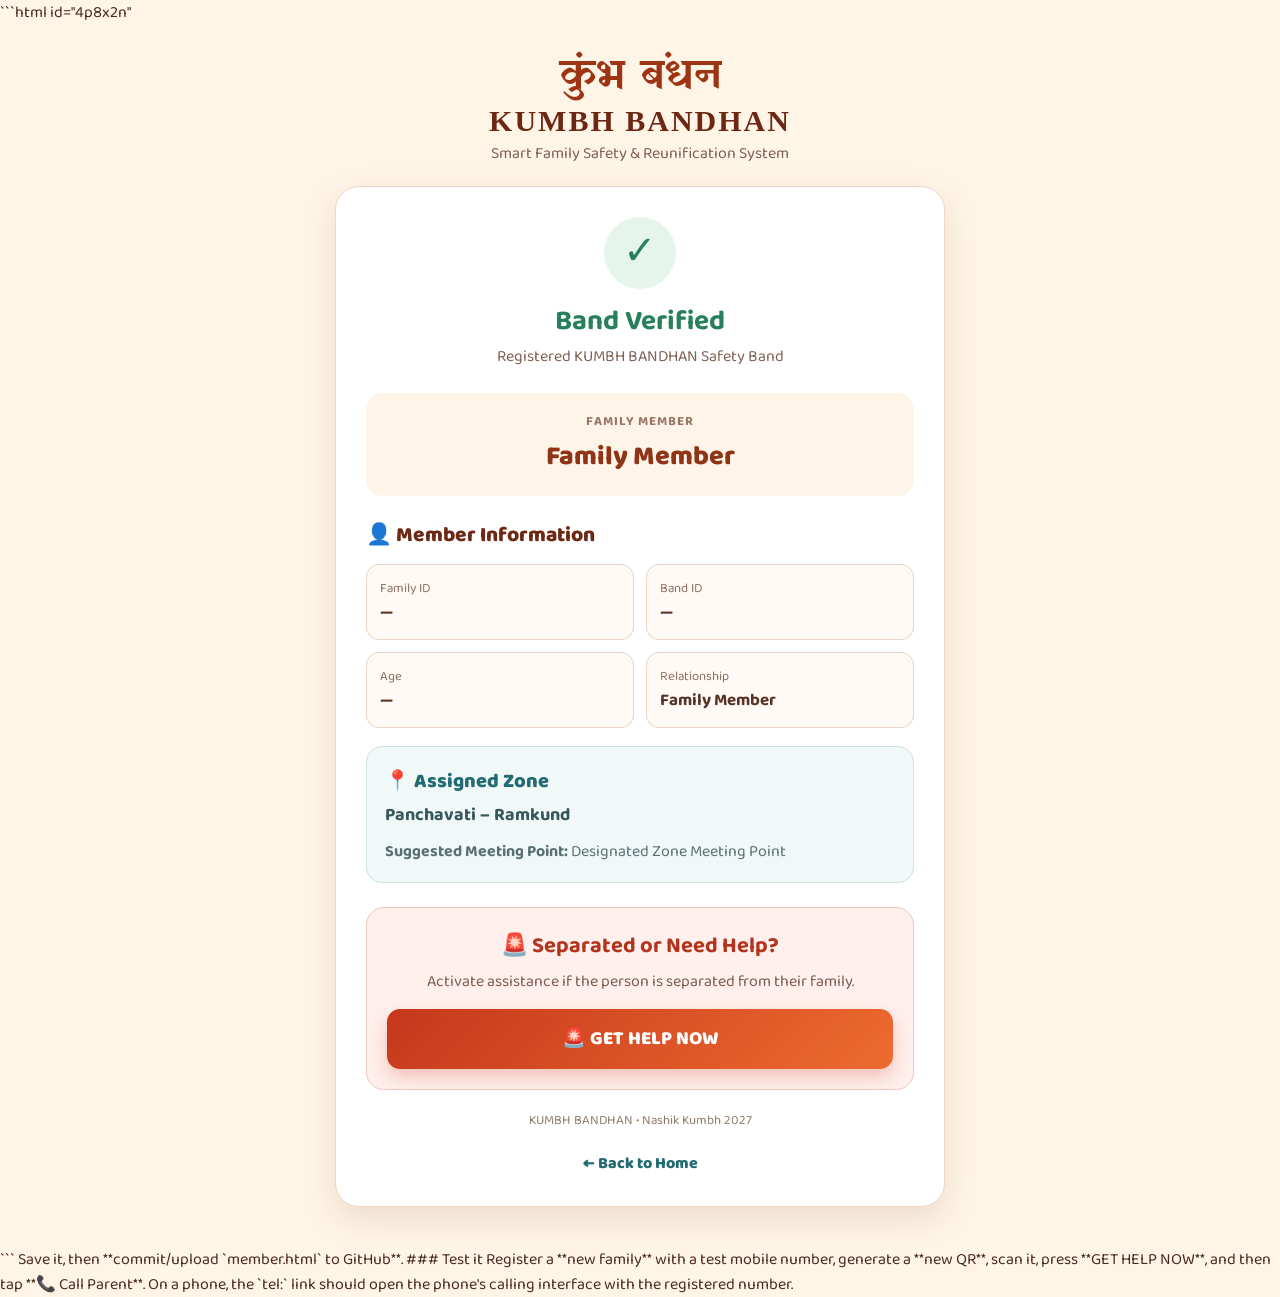
==== commit e8d28bc4: "Add files via upload" ====
--- a/member.html
+++ b/member.html
@@ -1,4 +1,4 @@
-```html
+```html id="4p8x2n"
 <!DOCTYPE html>
 <html lang="en">
 
@@ -72,7 +72,8 @@
             background: white;
             border-radius: 24px;
             padding: 30px;
-            box-shadow: 0 12px 35px rgba(100,45,20,0.12);
+            box-shadow:
+                0 12px 35px rgba(100,45,20,0.12);
             border: 1px solid #f0d7c5;
         }
 
@@ -123,6 +124,7 @@
             font-weight: 800;
             color: #8f3517;
             margin-top: 3px;
+            word-break: break-word;
         }
 
         .section-title {
@@ -207,17 +209,23 @@
             border: none;
             border-radius: 13px;
             padding: 15px;
-            background: linear-gradient(135deg,#c6371c,#ed6b2f);
+            background:
+                linear-gradient(
+                    135deg,
+                    #c6371c,
+                    #ed6b2f
+                );
             color: white;
             font-family: inherit;
             font-size: 19px;
             font-weight: 800;
             cursor: pointer;
-            box-shadow: 0 8px 18px rgba(198,55,28,0.25);
-        }
-
-        .help-button:hover {
-            transform: translateY(-1px);
+            box-shadow:
+                0 8px 18px rgba(198,55,28,0.25);
+        }
+
+        .help-button:disabled {
+            cursor: default;
         }
 
         .help-options {
@@ -246,8 +254,6 @@
             background: #fff8f3;
         }
 
-        /* EMERGENCY STATUS */
-
         .emergency-status {
             display: none;
             margin-top: 15px;
@@ -511,8 +517,6 @@
             </button>
 
 
-            <!-- EMERGENCY STATUS -->
-
             <div
                 class="emergency-status"
                 id="emergencyStatus"
@@ -536,16 +540,18 @@
             </div>
 
 
-            <!-- OPTIONS -->
+            <!-- CALL OPTIONS -->
 
             <div
                 class="help-options"
                 id="helpOptions"
             >
 
+
                 <a
                     class="help-option"
-                    href="tel:9999999999"
+                    id="callParent"
+                    href="#"
                 >
                     📞 Call Parent
                 </a>
@@ -553,9 +559,10 @@
 
                 <a
                     class="help-option"
-                    href="tel:9999999999"
+                    id="callFamily"
+                    href="#"
                 >
-                    👨‍👩‍👧 Call Family Member
+                    👨‍👩‍👧 Call Family Contact
                 </a>
 
 
@@ -582,6 +589,7 @@
                     📍 Go to Meeting Point
                 </button>
 
+
             </div>
 
         </div>
@@ -627,11 +635,13 @@
 
 
     const memberName =
-        params.get("member") || "Family Member";
+        params.get("member")
+        || "Family Member";
 
 
     const age =
-        params.get("age") || "—";
+        params.get("age")
+        || "—";
 
 
     const relationship =
@@ -650,7 +660,21 @@
 
 
     /*
-     * DISPLAY DATA
+     * FAMILY CONTACT DATA
+     */
+
+    const parentNumber =
+        params.get("parent")
+        || "";
+
+
+    const contactName =
+        params.get("contact")
+        || "Family Contact";
+
+
+    /*
+     * DISPLAY INFORMATION
      */
 
     document.getElementById(
@@ -689,7 +713,66 @@
 
 
     /*
-     * ACTIVATE EMERGENCY
+     * CALL PARENT
+     */
+
+    const callParent =
+        document.getElementById(
+            "callParent"
+        );
+
+
+    if (parentNumber) {
+
+        callParent.href =
+            "tel:" + parentNumber;
+
+        callParent.textContent =
+            "📞 Call Parent (" +
+            parentNumber +
+            ")";
+
+    } else {
+
+        callParent.href = "#";
+
+        callParent.textContent =
+            "📞 Parent Number Not Available";
+
+    }
+
+
+    /*
+     * CALL FAMILY CONTACT
+     */
+
+    const callFamily =
+        document.getElementById(
+            "callFamily"
+        );
+
+
+    if (parentNumber) {
+
+        callFamily.href =
+            "tel:" + parentNumber;
+
+        callFamily.textContent =
+            "👨‍👩‍👧 Call " +
+            contactName;
+
+    } else {
+
+        callFamily.href = "#";
+
+        callFamily.textContent =
+            "👨‍👩‍👧 Family Contact Not Available";
+
+    }
+
+
+    /*
+     * EMERGENCY ACTIVATION
      */
 
     function activateEmergency() {
@@ -699,30 +782,39 @@
                 "emergencyStatus"
             );
 
+
         const options =
             document.getElementById(
                 "helpOptions"
             );
 
+
         const button =
             document.getElementById(
                 "helpButton"
             );
 
+
         const alertId =
             "AL-" +
-            Date.now().toString().slice(-6);
+            Date.now()
+                .toString()
+                .slice(-6);
 
 
         document.getElementById(
             "alertId"
         ).textContent =
-            "Emergency Alert ID: " + alertId;
-
-
-        status.style.display = "block";
-
-        options.style.display = "flex";
+            "Emergency Alert ID: " +
+            alertId;
+
+
+        status.style.display =
+            "block";
+
+
+        options.style.display =
+            "flex";
 
 
         button.textContent =
@@ -737,10 +829,7 @@
 
 
         /*
-         * DEMO EVENT RECORD
-         *
-         * This stores the emergency locally
-         * for prototype demonstration.
+         * SAVE DEMO ALERT
          */
 
         const emergencyData = {
@@ -760,6 +849,10 @@
             zone: zone,
 
             meetingPoint: meetingPoint,
+
+            parentNumber: parentNumber,
+
+            contactName: contactName,
 
             status: "ACTIVE",
 
@@ -770,25 +863,41 @@
 
         localStorage.setItem(
             "lastEmergencyAlert",
-            JSON.stringify(emergencyData)
+            JSON.stringify(
+                emergencyData
+            )
         );
 
 
         /*
-         * Demo confirmation
+         * DEMO CONFIRMATION
          */
 
-        setTimeout(function() {
-
-            alert(
-                "🚨 EMERGENCY ALERT ACTIVATED\n\n" +
-                "Family ID: " + familyId + "\n" +
-                "Member: " + memberName + "\n" +
-                "Zone: " + zone + "\n\n" +
-                "Assistance workflow activated."
-            );
-
-        }, 100);
+        setTimeout(
+            function() {
+
+                alert(
+
+                    "🚨 EMERGENCY ALERT ACTIVATED\n\n" +
+
+                    "Family ID: " +
+                    familyId +
+
+                    "\nMember: " +
+                    memberName +
+
+                    "\nZone: " +
+                    zone +
+
+                    "\n\n" +
+
+                    "Assistance workflow activated."
+
+                );
+
+            },
+            100
+        );
 
     }
 
@@ -800,11 +909,19 @@
     function goToMeetingPoint() {
 
         alert(
+
             "📍 MEETING POINT\n\n" +
+
             meetingPoint +
+
             "\n\n" +
-            "Please approach the KUMBH BANDHAN " +
-            "volunteers at this location."
+
+            "Please approach the " +
+
+            "KUMBH BANDHAN volunteers " +
+
+            "at this location."
+
         );
 
     }
@@ -818,57 +935,10 @@
 </html>
 ```
 
-### 2. Keep the corrected `register.html`
-
-The `register.html` code I gave you immediately before this already has the important fix:
-
-```js
-members.push({
-    name: name,
-    age: age,
-    relationship: relationship
-});
-```
-
-and:
-
-```js
-localStorage.setItem(
-    "familyMembers",
-    JSON.stringify(members)
-);
-```
-
-**Don't change that file again.**
-
-### 3. One important thing before testing
-
-Because you've changed both files, do a **fresh registration**.
-
-Don't use the old QR.
-
-Use this sequence:
-
-**Register Family → enter member age & relationship → Register Family & Continue → Generate Family Bands → scan NEW QR**
-
-The QR should now show something like:
-
-> **Family Member**
-> Gautami Manoj Khairnar
->
-> Family ID: `KB-27-xxxxx`
-> Band ID: `KB-27-xxxxx-01`
-> Age: `21`
-> Relationship: `Self`
->
-> 📍 Assigned Zone
-> Panchavati – Ramkund
->
-> Suggested Meeting Point:
-> Ramkund Family Assistance Point
->
-> 🚨 **GET HELP NOW**
-
-And after pressing **GET HELP NOW**, you'll get an **Emergency Alert ID** and the assistance options.
-
-**For the hackathon, this gives you a complete demonstrable front-end flow.** The next major feature I'd add after this is the **Power BI/control-room dashboard**, because that will make the project feel much more like a complete real-world system rather than just a QR website.
+Save it, then **commit/upload `member.html` to GitHub**.
+
+### Test it
+
+Register a **new family** with a test mobile number, generate a **new QR**, scan it, press **GET HELP NOW**, and then tap **📞 Call Parent**.
+
+On a phone, the `tel:` link should open the phone's calling interface with the registered number.
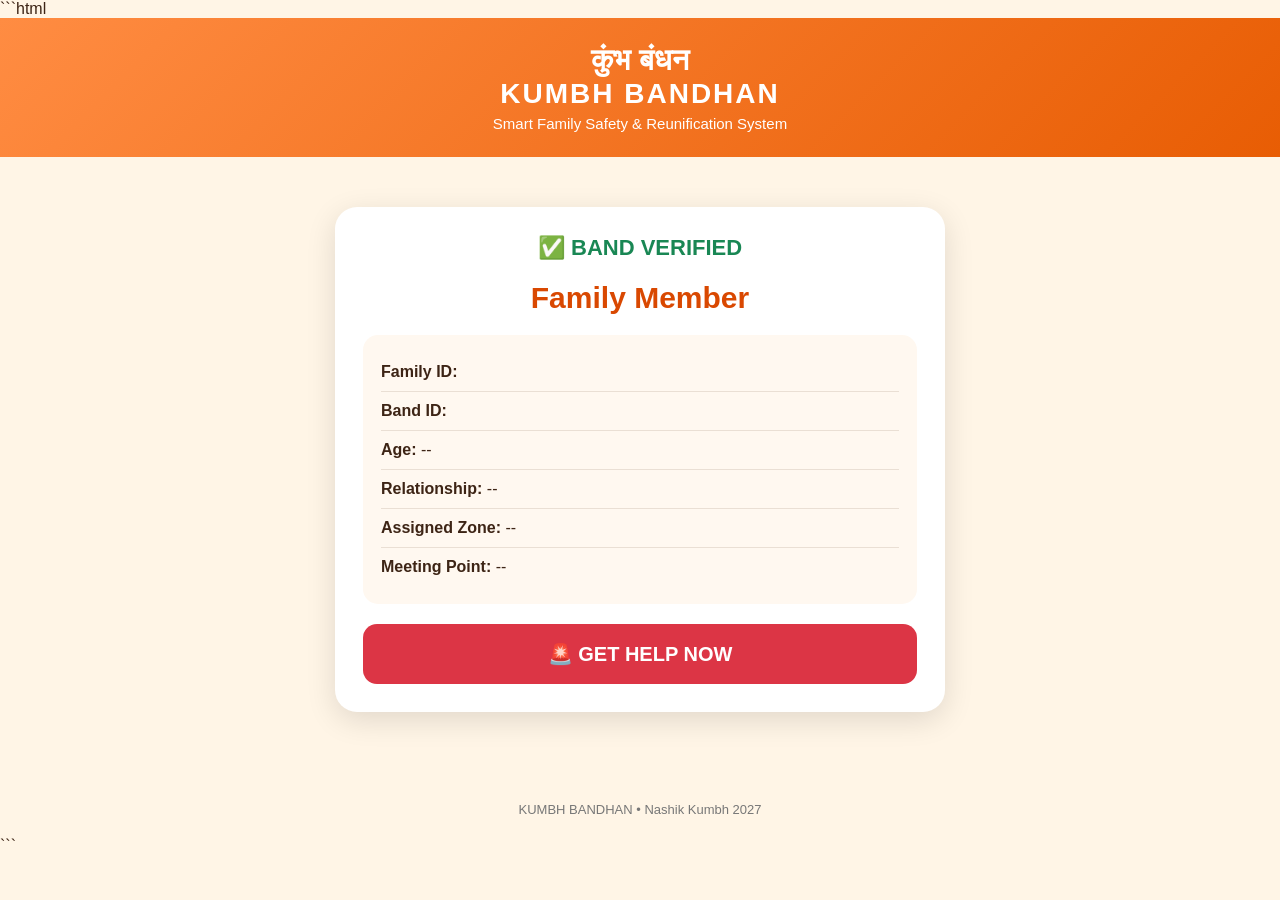
==== commit 13ac8d19: "Add files via upload" ====
--- a/member.html
+++ b/member.html
@@ -1,726 +1,464 @@
-```html id="4p8x2n"
+```html
 <!DOCTYPE html>
 <html lang="en">
-
 <head>
-
     <meta charset="UTF-8">
-
-    <meta
-        name="viewport"
-        content="width=device-width, initial-scale=1.0"
-    >
+    <meta name="viewport" content="width=device-width, initial-scale=1.0">
 
     <title>KUMBH BANDHAN - Band Verification</title>
 
-    <link rel="preconnect" href="https://fonts.googleapis.com">
-
-    <link
-        href="https://fonts.googleapis.com/css2?family=Baloo+2:wght@400;500;600;700;800&family=Yatra+One&display=swap"
-        rel="stylesheet"
-    >
-
     <style>
-
         * {
             box-sizing: border-box;
+        }
+
+        body {
             margin: 0;
-            padding: 0;
-        }
-
-        body {
-            font-family: "Baloo 2", sans-serif;
+            font-family: Arial, sans-serif;
             background: #fff5e6;
-            color: #4b2a1f;
-            min-height: 100vh;
+            color: #3d2415;
         }
 
         header {
+            background: linear-gradient(135deg, #ff8c42, #e85d04);
+            color: white;
             text-align: center;
-            padding: 28px 20px 20px;
-        }
-
-        .devanagari-title {
-            font-family: "Yatra One", cursive;
-            font-size: 42px;
-            color: #9d3514;
-            line-height: 1.1;
-        }
-
-        .english-title {
-            font-family: Georgia, serif;
+            padding: 25px 15px;
+        }
+
+        .devanagari {
             font-size: 30px;
             font-weight: bold;
+        }
+
+        .title {
+            font-size: 28px;
+            font-weight: bold;
             letter-spacing: 2px;
-            color: #6d2814;
+        }
+
+        .subtitle {
             margin-top: 5px;
-        }
-
-        .subtitle {
-            font-size: 16px;
-            color: #806052;
-            margin-top: 3px;
+            font-size: 15px;
         }
 
         .container {
             max-width: 650px;
-            margin: 0 auto 40px;
-            padding: 0 20px;
+            margin: 30px auto;
+            padding: 20px;
         }
 
         .card {
             background: white;
-            border-radius: 24px;
-            padding: 30px;
-            box-shadow:
-                0 12px 35px rgba(100,45,20,0.12);
-            border: 1px solid #f0d7c5;
+            border-radius: 22px;
+            padding: 28px;
+            box-shadow: 0 8px 30px rgba(0,0,0,0.12);
+            margin-bottom: 20px;
         }
 
         .verified {
             text-align: center;
-            margin-bottom: 24px;
-        }
-
-        .verified-icon {
-            width: 72px;
-            height: 72px;
-            margin: 0 auto 10px;
-            border-radius: 50%;
-            background: #e5f5ec;
-            color: #27805b;
-            display: flex;
-            align-items: center;
-            justify-content: center;
-            font-size: 40px;
-        }
-
-        .verified h1 {
-            color: #27805b;
-            font-size: 28px;
-        }
-
-        .verified p {
-            color: #806052;
-        }
-
-        .member-name-box {
+            color: #198754;
+            font-size: 22px;
+            font-weight: bold;
+            margin-bottom: 20px;
+        }
+
+        .member-name {
             text-align: center;
-            background: #fff4e8;
-            border-radius: 16px;
+            font-size: 30px;
+            font-weight: bold;
+            color: #d94801;
+            margin-bottom: 20px;
+        }
+
+        .info {
+            background: #fff8f0;
+            border-radius: 15px;
             padding: 18px;
-            margin-bottom: 22px;
-        }
-
-        .member-label {
-            font-size: 13px;
-            font-weight: 700;
-            color: #987667;
-            letter-spacing: 1px;
-        }
-
-        .member-name {
-            font-size: 27px;
-            font-weight: 800;
-            color: #8f3517;
-            margin-top: 3px;
-            word-break: break-word;
-        }
-
-        .section-title {
-            font-size: 21px;
-            font-weight: 800;
-            color: #6d2814;
-            margin-bottom: 12px;
-        }
-
-        .info-grid {
-            display: grid;
-            grid-template-columns: 1fr 1fr;
-            gap: 12px;
-        }
-
-        .info-box {
-            background: #fffaf6;
-            border: 1px solid #ead5c7;
-            border-radius: 13px;
-            padding: 13px;
-        }
-
-        .info-label {
-            font-size: 13px;
-            color: #8c7063;
-        }
-
-        .info-value {
-            font-size: 17px;
-            font-weight: 700;
-            color: #563326;
-            word-break: break-word;
-        }
-
-        .zone-box {
-            margin-top: 18px;
-            background: #f1f8f8;
-            border: 1px solid #cce2e3;
-            border-radius: 16px;
-            padding: 18px;
-        }
-
-        .zone-title {
-            font-size: 20px;
-            font-weight: 800;
-            color: #236b73;
-            margin-bottom: 4px;
-        }
-
-        .zone-name {
-            font-size: 18px;
-            font-weight: 700;
-            color: #36585b;
-        }
-
-        .meeting {
-            margin-top: 10px;
-            color: #587073;
-        }
-
-        .help-box {
-            margin-top: 24px;
-            padding: 20px;
-            background: #fff0ed;
-            border: 1px solid #f0c7bb;
-            border-radius: 18px;
-            text-align: center;
-        }
-
-        .help-box h2 {
-            color: #b3341c;
-            font-size: 22px;
-        }
-
-        .help-box p {
-            color: #7c5c50;
-            margin: 5px 0 15px;
+        }
+
+        .row {
+            padding: 10px 0;
+            border-bottom: 1px solid #eadfd4;
+            font-size: 16px;
+        }
+
+        .row:last-child {
+            border-bottom: none;
+        }
+
+        .label {
+            font-weight: bold;
         }
 
         .help-button {
             width: 100%;
+            padding: 18px;
             border: none;
-            border-radius: 13px;
-            padding: 15px;
-            background:
-                linear-gradient(
-                    135deg,
-                    #c6371c,
-                    #ed6b2f
-                );
-            color: white;
-            font-family: inherit;
-            font-size: 19px;
-            font-weight: 800;
+            border-radius: 14px;
+            background: #dc3545;
+            color: white;
+            font-size: 20px;
+            font-weight: bold;
             cursor: pointer;
-            box-shadow:
-                0 8px 18px rgba(198,55,28,0.25);
-        }
-
-        .help-button:disabled {
-            cursor: default;
+            margin-top: 20px;
+        }
+
+        .help-button:hover {
+            background: #b02a37;
         }
 
         .help-options {
             display: none;
-            margin-top: 14px;
-            gap: 10px;
-            flex-direction: column;
-        }
-
-        .help-option {
+            margin-top: 20px;
+        }
+
+        .help-options button,
+        .help-options a {
             display: block;
+            width: 100%;
+            padding: 15px;
+            margin: 10px 0;
+            border-radius: 12px;
+            border: none;
             text-decoration: none;
-            background: white;
-            border: 1px solid #e1c7bc;
-            border-radius: 11px;
-            padding: 12px;
-            color: #683729;
-            font-weight: 700;
+            text-align: center;
+            font-size: 16px;
+            font-weight: bold;
             cursor: pointer;
-            font-family: inherit;
-            font-size: 16px;
-            width: 100%;
-        }
-
-        .help-option:hover {
-            background: #fff8f3;
-        }
-
-        .emergency-status {
+        }
+
+        .call {
+            background: #198754;
+            color: white;
+        }
+
+        .coordinator {
+            background: #0d6efd;
+            color: white;
+        }
+
+        .centre {
+            background: #6f42c1;
+            color: white;
+        }
+
+        .meeting {
+            background: #fd7e14;
+            color: white;
+        }
+
+        .location {
+            background: #087f5b;
+            color: white;
+        }
+
+        .parent-location {
+            background: #f59f00;
+            color: white;
+        }
+
+        .alert-box {
             display: none;
-            margin-top: 15px;
-            padding: 15px;
-            border-radius: 14px;
-            background: #fff7d9;
-            border: 1px solid #e7c85b;
-            text-align: left;
-        }
-
-        .emergency-status strong {
-            color: #8a5b00;
-            font-size: 17px;
-        }
-
-        .emergency-status p {
-            margin-top: 4px;
-            color: #6d5b32;
-            font-size: 14px;
-        }
-
-        .alert-id {
-            margin-top: 6px;
-            font-weight: 800;
-            color: #9d3514;
-        }
-
-        .footer-note {
+            background: #ffe5e5;
+            border: 2px solid #dc3545;
+            border-radius: 15px;
+            padding: 20px;
+            margin-top: 20px;
+        }
+
+        .alert-title {
+            color: #dc3545;
+            font-size: 22px;
+            font-weight: bold;
+        }
+
+        .case-box {
+            display: none;
+            background: #e7f5ff;
+            border: 2px solid #0d6efd;
+            border-radius: 15px;
+            padding: 18px;
+            margin-top: 20px;
+        }
+
+        .case-id {
+            font-size: 20px;
+            font-weight: bold;
+            color: #0d6efd;
+        }
+
+        .small-note {
+            font-size: 13px;
+            color: #666;
+            margin-top: 8px;
+        }
+
+        footer {
             text-align: center;
-            margin-top: 20px;
-            color: #92796d;
+            padding: 20px;
+            color: #777;
             font-size: 13px;
         }
-
-        .home-button {
-            display: block;
-            width: fit-content;
-            margin: 20px auto 0;
-            text-decoration: none;
-            color: #236b73;
-            font-weight: 800;
-        }
-
-        @media (max-width: 600px) {
-
-            .devanagari-title {
-                font-size: 35px;
-            }
-
-            .english-title {
-                font-size: 24px;
-            }
-
-            .card {
-                padding: 22px;
-            }
-
-            .info-grid {
-                grid-template-columns: 1fr;
-            }
-
-            .member-name {
-                font-size: 23px;
-            }
-
-        }
-
     </style>
-
 </head>
 
-
 <body>
 
-
 <header>
-
-    <div class="devanagari-title">
-        कुंभ बंधन
+    <div class="devanagari">कुंभ बंधन</div>
+    <div class="title">KUMBH BANDHAN</div>
+    <div class="subtitle">Smart Family Safety & Reunification System</div>
+</header>
+
+
+<div class="container">
+
+    <div class="card">
+
+        <div class="verified">
+            ✅ BAND VERIFIED
+        </div>
+
+        <div class="member-name" id="memberName">
+            Family Member
+        </div>
+
+        <div class="info">
+
+            <div class="row">
+                <span class="label">Family ID:</span>
+                <span id="familyId">--</span>
+            </div>
+
+            <div class="row">
+                <span class="label">Band ID:</span>
+                <span id="bandId">--</span>
+            </div>
+
+            <div class="row">
+                <span class="label">Age:</span>
+                <span id="age">--</span>
+            </div>
+
+            <div class="row">
+                <span class="label">Relationship:</span>
+                <span id="relationship">--</span>
+            </div>
+
+            <div class="row">
+                <span class="label">Assigned Zone:</span>
+                <span id="zone">--</span>
+            </div>
+
+            <div class="row">
+                <span class="label">Meeting Point:</span>
+                <span id="meeting">--</span>
+            </div>
+
+        </div>
+
+        <button
+            class="help-button"
+            onclick="showHelp()"
+        >
+            🚨 GET HELP NOW
+        </button>
+
+
+        <div id="helpOptions" class="help-options">
+
+            <a
+                id="callParent"
+                class="call"
+                href="#"
+            >
+                📞 Call Parent
+            </a>
+
+            <a
+                id="callFamily"
+                class="call"
+                href="#"
+            >
+                👨‍👩‍👧 Call Family Contact
+            </a>
+
+            <a
+                class="coordinator"
+                href="tel:9999999999"
+            >
+                👷 Call Zone Coordinator
+            </a>
+
+            <a
+                class="centre"
+                href="tel:9999999999"
+            >
+                🆘 Call KUMBH BANDHAN Help Centre
+            </a>
+
+            <a
+                id="meetingLink"
+                class="meeting"
+                href="#"
+                target="_blank"
+            >
+                📍 Go to Meeting Point
+            </a>
+
+            <button
+                class="location"
+                onclick="activateEmergency()"
+            >
+                🚨 Activate Emergency Assistance
+            </button>
+
+        </div>
+
+
+        <div id="alertBox" class="alert-box">
+
+            <div class="alert-title">
+                🚨 Emergency Assistance Activated
+            </div>
+
+            <p>
+                Your emergency request has been created.
+            </p>
+
+            <p>
+                <strong>Alert ID:</strong>
+                <span id="alertId">--</span>
+            </p>
+
+            <p>
+                <strong>Case ID:</strong>
+                <span id="caseIdDisplay">--</span>
+            </p>
+
+            <p>
+                A KUMBH BANDHAN coordinator/helper can now assist with reunification.
+            </p>
+
+        </div>
+
+
+        <div id="caseBox" class="case-box">
+
+            <div class="case-id">
+                📍 Live Location Assistance
+            </div>
+
+            <p>
+                The assigned helper can share their live location with the family.
+            </p>
+
+            <a
+                id="helperLink"
+                class="location"
+                href="#"
+                target="_blank"
+            >
+                👷 Open Helper Location Page
+            </a>
+
+            <a
+                id="parentLocationLink"
+                class="parent-location"
+                href="#"
+                target="_blank"
+            >
+                👨‍👩‍👧 Open Parent Live Location
+            </a>
+
+            <div class="small-note">
+                These links use the same emergency Case ID.
+            </div>
+
+        </div>
+
     </div>
 
-    <div class="english-title">
-        KUMBH BANDHAN
-    </div>
-
-    <div class="subtitle">
-        Smart Family Safety & Reunification System
-    </div>
-
-</header>
-
-
-<div class="container">
-
-    <div class="card">
-
-
-        <!-- VERIFIED -->
-
-        <div class="verified">
-
-            <div class="verified-icon">
-                ✓
-            </div>
-
-            <h1>
-                Band Verified
-            </h1>
-
-            <p>
-                Registered KUMBH BANDHAN Safety Band
-            </p>
-
-        </div>
-
-
-        <!-- MEMBER -->
-
-        <div class="member-name-box">
-
-            <div class="member-label">
-                FAMILY MEMBER
-            </div>
-
-            <div
-                class="member-name"
-                id="memberName"
-            >
-                Family Member
-            </div>
-
-        </div>
-
-
-        <!-- INFORMATION -->
-
-        <div class="section-title">
-            👤 Member Information
-        </div>
-
-
-        <div class="info-grid">
-
-
-            <div class="info-box">
-
-                <div class="info-label">
-                    Family ID
-                </div>
-
-                <div
-                    class="info-value"
-                    id="familyId"
-                >
-                    —
-                </div>
-
-            </div>
-
-
-            <div class="info-box">
-
-                <div class="info-label">
-                    Band ID
-                </div>
-
-                <div
-                    class="info-value"
-                    id="bandId"
-                >
-                    —
-                </div>
-
-            </div>
-
-
-            <div class="info-box">
-
-                <div class="info-label">
-                    Age
-                </div>
-
-                <div
-                    class="info-value"
-                    id="memberAge"
-                >
-                    —
-                </div>
-
-            </div>
-
-
-            <div class="info-box">
-
-                <div class="info-label">
-                    Relationship
-                </div>
-
-                <div
-                    class="info-value"
-                    id="relationship"
-                >
-                    Family Member
-                </div>
-
-            </div>
-
-        </div>
-
-
-        <!-- ZONE -->
-
-        <div class="zone-box">
-
-            <div class="zone-title">
-                📍 Assigned Zone
-            </div>
-
-            <div
-                class="zone-name"
-                id="zone"
-            >
-                Panchavati – Ramkund
-            </div>
-
-            <div class="meeting">
-
-                <strong>
-                    Suggested Meeting Point:
-                </strong>
-
-                <span id="meetingPoint">
-                    Designated Zone Meeting Point
-                </span>
-
-            </div>
-
-        </div>
-
-
-        <!-- EMERGENCY -->
-
-        <div class="help-box">
-
-            <h2>
-                🚨 Separated or Need Help?
-            </h2>
-
-            <p>
-                Activate assistance if the person is separated
-                from their family.
-            </p>
-
-
-            <button
-                class="help-button"
-                id="helpButton"
-                onclick="activateEmergency()"
-            >
-                🚨 GET HELP NOW
-            </button>
-
-
-            <div
-                class="emergency-status"
-                id="emergencyStatus"
-            >
-
-                <strong>
-                    🚨 Emergency Assistance Activated
-                </strong>
-
-                <p>
-                    Assistance request has been registered
-                    for this KUMBH BANDHAN band.
-                </p>
-
-                <div
-                    class="alert-id"
-                    id="alertId"
-                >
-                </div>
-
-            </div>
-
-
-            <!-- CALL OPTIONS -->
-
-            <div
-                class="help-options"
-                id="helpOptions"
-            >
-
-
-                <a
-                    class="help-option"
-                    id="callParent"
-                    href="#"
-                >
-                    📞 Call Parent
-                </a>
-
-
-                <a
-                    class="help-option"
-                    id="callFamily"
-                    href="#"
-                >
-                    👨‍👩‍👧 Call Family Contact
-                </a>
-
-
-                <a
-                    class="help-option"
-                    href="tel:9999999999"
-                >
-                    📍 Call Zone Coordinator
-                </a>
-
-
-                <a
-                    class="help-option"
-                    href="tel:9999999999"
-                >
-                    🆘 Call KUMBH BANDHAN Help Centre
-                </a>
-
-
-                <button
-                    class="help-option"
-                    onclick="goToMeetingPoint()"
-                >
-                    📍 Go to Meeting Point
-                </button>
-
-
-            </div>
-
-        </div>
-
-
-        <div class="footer-note">
-            KUMBH BANDHAN • Nashik Kumbh 2027
-        </div>
-
-
-        <a
-            href="index.html"
-            class="home-button"
-        >
-            ← Back to Home
-        </a>
-
-
-    </div>
-
 </div>
 
 
+<footer>
+    KUMBH BANDHAN • Nashik Kumbh 2027
+</footer>
+
+
 <script>
 
-
-    /*
-     * READ DATA FROM QR URL
-     */
-
-    const params =
-        new URLSearchParams(
-            window.location.search
-        );
-
+    // -----------------------------------------
+    // READ QR INFORMATION
+    // -----------------------------------------
+
+    const params = new URLSearchParams(
+        window.location.search
+    );
 
     const familyId =
-        params.get("family") || "—";
-
+        params.get("family") || "";
 
     const bandId =
-        params.get("band") || "—";
-
+        params.get("band") || "";
 
     const memberName =
-        params.get("member")
-        || "Family Member";
-
+        params.get("member") || "Family Member";
 
     const age =
-        params.get("age")
-        || "—";
-
+        params.get("age") || "";
 
     const relationship =
-        params.get("relationship")
-        || "Family Member";
-
+        params.get("relationship") || "";
 
     const zone =
-        params.get("zone")
-        || "Panchavati – Ramkund";
-
+        params.get("zone") || "";
 
     const meetingPoint =
-        params.get("meeting")
-        || "Designated Zone Meeting Point";
-
-
-    /*
-     * FAMILY CONTACT DATA
-     */
+        params.get("meeting") || "";
 
     const parentNumber =
-        params.get("parent")
-        || "";
-
+        params.get("parent") || "";
 
     const contactName =
-        params.get("contact")
-        || "Family Contact";
-
-
-    /*
-     * DISPLAY INFORMATION
-     */
-
-    document.getElementById(
-        "familyId"
-    ).textContent = familyId;
-
-
-    document.getElementById(
-        "bandId"
-    ).textContent = bandId;
-
-
-    document.getElementById(
-        "memberName"
-    ).textContent = memberName;
-
-
-    document.getElementById(
-        "memberAge"
-    ).textContent = age;
-
-
-    document.getElementById(
-        "relationship"
-    ).textContent = relationship;
-
-
-    document.getElementById(
-        "zone"
-    ).textContent = zone;
-
-
-    document.getElementById(
-        "meetingPoint"
-    ).textContent = meetingPoint;
-
-
-    /*
-     * CALL PARENT
-     */
+        params.get("contact") || "Family Contact";
+
+
+    // -----------------------------------------
+    // DISPLAY INFORMATION
+    // -----------------------------------------
+
+    document.getElementById("memberName").textContent =
+        memberName;
+
+    document.getElementById("familyId").textContent =
+        familyId;
+
+    document.getElementById("bandId").textContent =
+        bandId;
+
+    document.getElementById("age").textContent =
+        age || "--";
+
+    document.getElementById("relationship").textContent =
+        relationship || "--";
+
+    document.getElementById("zone").textContent =
+        zone || "--";
+
+    document.getElementById("meeting").textContent =
+        meetingPoint || "--";
+
+
+    // -----------------------------------------
+    // CALL PARENT
+    // -----------------------------------------
 
     const callParent =
-        document.getElementById(
-            "callParent"
-        );
-
+        document.getElementById("callParent");
 
     if (parentNumber) {
 
@@ -728,9 +466,7 @@
             "tel:" + parentNumber;
 
         callParent.textContent =
-            "📞 Call Parent (" +
-            parentNumber +
-            ")";
+            "📞 Call Parent (" + parentNumber + ")";
 
     } else {
 
@@ -738,19 +474,15 @@
 
         callParent.textContent =
             "📞 Parent Number Not Available";
-
     }
 
 
-    /*
-     * CALL FAMILY CONTACT
-     */
+    // -----------------------------------------
+    // CALL FAMILY CONTACT
+    // -----------------------------------------
 
     const callFamily =
-        document.getElementById(
-            "callFamily"
-        );
-
+        document.getElementById("callFamily");
 
     if (parentNumber) {
 
@@ -758,8 +490,7 @@
             "tel:" + parentNumber;
 
         callFamily.textContent =
-            "👨‍👩‍👧 Call " +
-            contactName;
+            "👨‍👩‍👧 Call " + contactName;
 
     } else {
 
@@ -767,75 +498,121 @@
 
         callFamily.textContent =
             "👨‍👩‍👧 Family Contact Not Available";
-
     }
 
 
-    /*
-     * EMERGENCY ACTIVATION
-     */
+    // -----------------------------------------
+    // MEETING POINT
+    // -----------------------------------------
+
+    const meetingLink =
+        document.getElementById("meetingLink");
+
+    if (meetingPoint) {
+
+        meetingLink.href =
+            "https://www.google.com/maps/search/?api=1&query=" +
+            encodeURIComponent(meetingPoint);
+
+    } else {
+
+        meetingLink.href = "#";
+    }
+
+
+    // -----------------------------------------
+    // SHOW HELP OPTIONS
+    // -----------------------------------------
+
+    function showHelp() {
+
+        document.getElementById("helpOptions").style.display =
+            "block";
+    }
+
+
+    // -----------------------------------------
+    // ACTIVATE EMERGENCY
+    // -----------------------------------------
 
     function activateEmergency() {
-
-        const status =
-            document.getElementById(
-                "emergencyStatus"
-            );
-
-
-        const options =
-            document.getElementById(
-                "helpOptions"
-            );
-
-
-        const button =
-            document.getElementById(
-                "helpButton"
-            );
-
 
         const alertId =
             "AL-" +
-            Date.now()
-                .toString()
-                .slice(-6);
-
-
-        document.getElementById(
-            "alertId"
-        ).textContent =
-            "Emergency Alert ID: " +
+            Date.now().toString().slice(-8);
+
+
+        // Create unique case ID
+
+        const caseId =
+            "KB-" +
+            Date.now().toString().slice(-8);
+
+
+        // Display alert
+
+        document.getElementById("alertId").textContent =
             alertId;
 
-
-        status.style.display =
+        document.getElementById("caseIdDisplay").textContent =
+            caseId;
+
+        document.getElementById("alertBox").style.display =
             "block";
 
 
-        options.style.display =
-            "flex";
-
-
-        button.textContent =
-            "✓ ASSISTANCE ACTIVATED";
-
-
-        button.style.background =
-            "linear-gradient(135deg,#27805b,#3c9b72)";
-
-
-        button.disabled = true;
-
-
-        /*
-         * SAVE DEMO ALERT
-         */
+        // -----------------------------------------
+        // CREATE HELPER URL
+        // -----------------------------------------
+
+        const helperURL =
+            window.location.origin +
+            window.location.pathname
+                .replace("member.html", "helper.html") +
+            "?case=" +
+            encodeURIComponent(caseId) +
+            "&family=" +
+            encodeURIComponent(familyId) +
+            "&parent=" +
+            encodeURIComponent(parentNumber);
+
+
+        // -----------------------------------------
+        // CREATE PARENT URL
+        // -----------------------------------------
+
+        const parentURL =
+            window.location.origin +
+            window.location.pathname
+                .replace("member.html", "parent.html") +
+            "?case=" +
+            encodeURIComponent(caseId);
+
+
+        // -----------------------------------------
+        // DISPLAY LINKS
+        // -----------------------------------------
+
+        document.getElementById("helperLink").href =
+            helperURL;
+
+        document.getElementById("parentLocationLink").href =
+            parentURL;
+
+        document.getElementById("caseBox").style.display =
+            "block";
+
+
+        // -----------------------------------------
+        // SAVE EMERGENCY LOCALLY
+        // -----------------------------------------
 
         const emergencyData = {
 
             alertId: alertId,
 
+            caseId: caseId,
+
             familyId: familyId,
 
             bandId: bandId,
@@ -850,95 +627,49 @@
 
             meetingPoint: meetingPoint,
 
+            familyContact: contactName,
+
             parentNumber: parentNumber,
 
-            contactName: contactName,
-
-            status: "ACTIVE",
-
-            time: new Date().toLocaleString()
-
+            status: "Active",
+
+            helperURL: helperURL,
+
+            parentURL: parentURL,
+
+            createdAt: new Date().toISOString()
         };
 
 
         localStorage.setItem(
             "lastEmergencyAlert",
-            JSON.stringify(
-                emergencyData
-            )
+            JSON.stringify(emergencyData)
         );
 
 
-        /*
-         * DEMO CONFIRMATION
-         */
-
-        setTimeout(
-            function() {
-
-                alert(
-
-                    "🚨 EMERGENCY ALERT ACTIVATED\n\n" +
-
-                    "Family ID: " +
-                    familyId +
-
-                    "\nMember: " +
-                    memberName +
-
-                    "\nZone: " +
-                    zone +
-
-                    "\n\n" +
-
-                    "Assistance workflow activated."
-
-                );
-
-            },
-            100
+        // -----------------------------------------
+        // DEMO MESSAGE
+        // -----------------------------------------
+
+        console.log(
+            "Emergency Case Created:",
+            emergencyData
         );
 
+        console.log(
+            "Helper URL:",
+            helperURL
+        );
+
+        console.log(
+            "Parent URL:",
+            parentURL
+        );
+
     }
 
-
-    /*
-     * MEETING POINT
-     */
-
-    function goToMeetingPoint() {
-
-        alert(
-
-            "📍 MEETING POINT\n\n" +
-
-            meetingPoint +
-
-            "\n\n" +
-
-            "Please approach the " +
-
-            "KUMBH BANDHAN volunteers " +
-
-            "at this location."
-
-        );
-
-    }
-
-
 </script>
 
-
 </body>
-
 </html>
 ```
-
-Save it, then **commit/upload `member.html` to GitHub**.
-
-### Test it
-
-Register a **new family** with a test mobile number, generate a **new QR**, scan it, press **GET HELP NOW**, and then tap **📞 Call Parent**.
-
-On a phone, the `tel:` link should open the phone's calling interface with the registered number.
